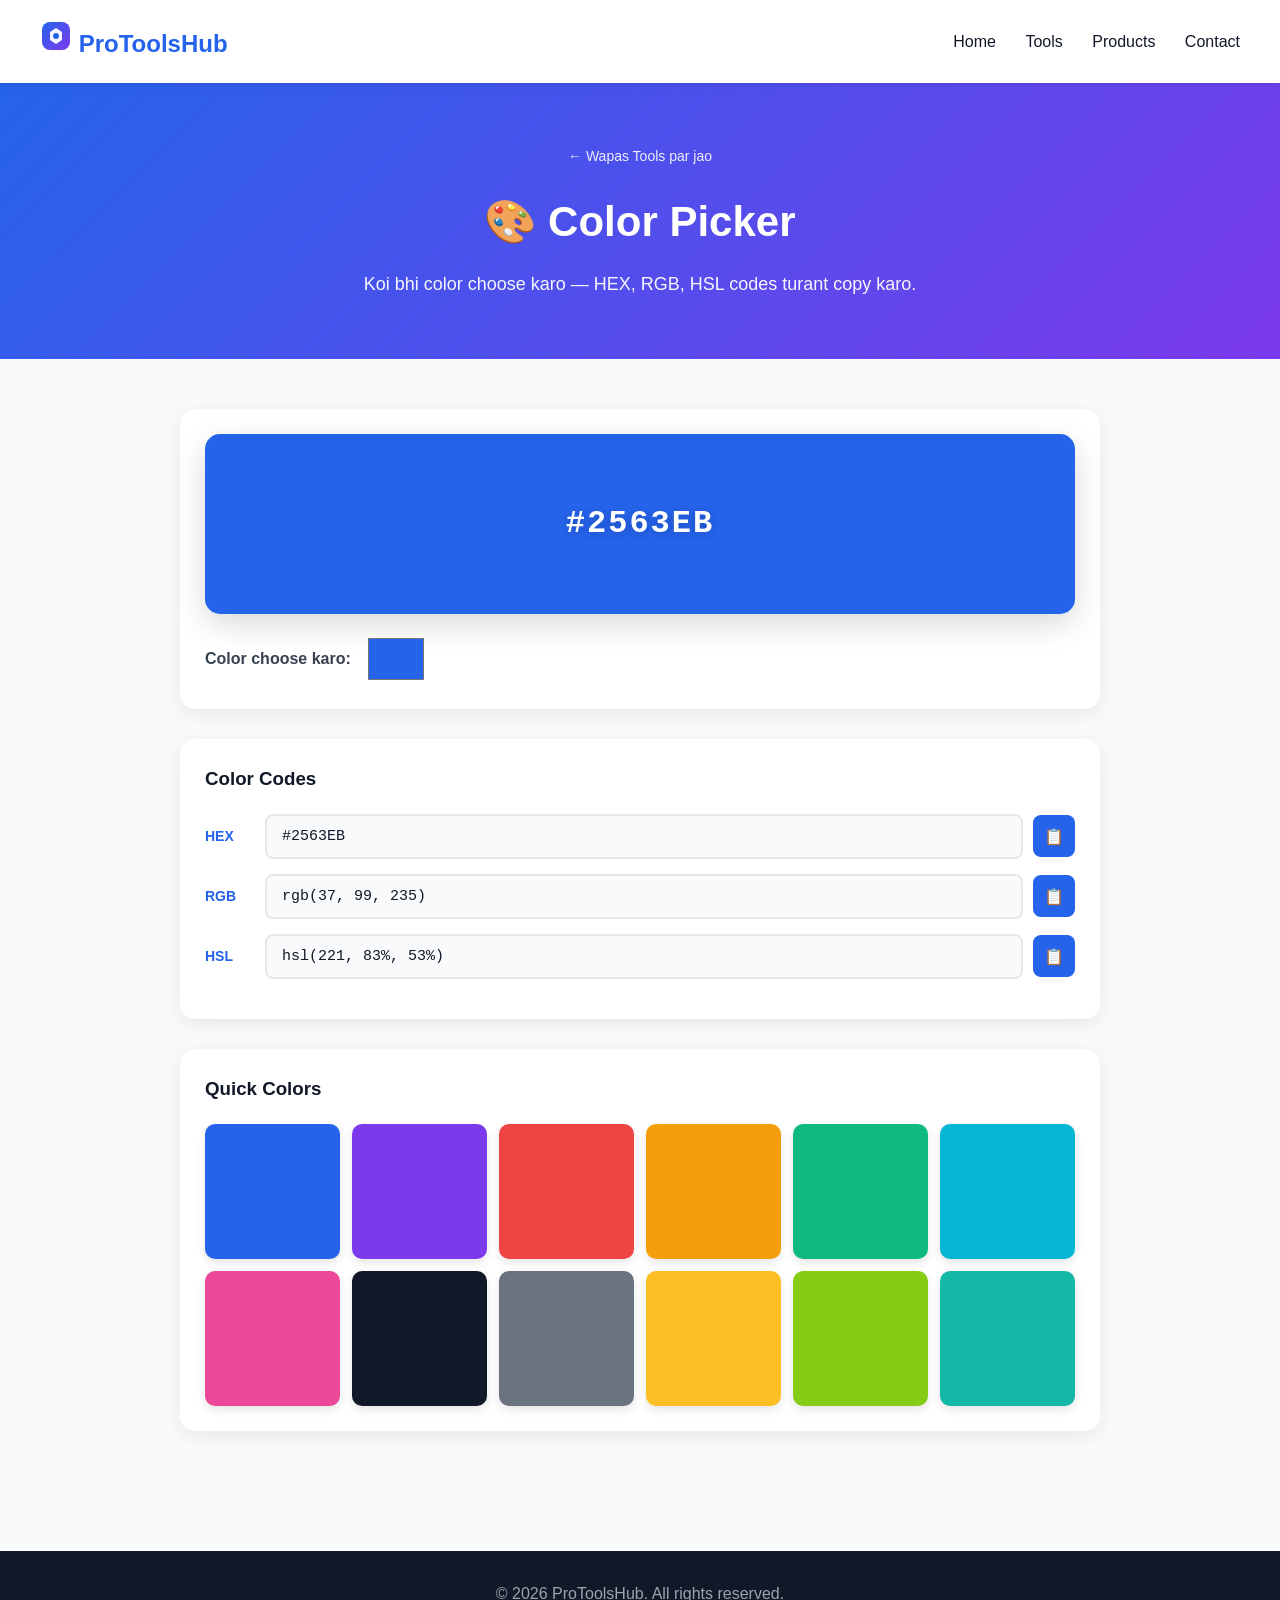
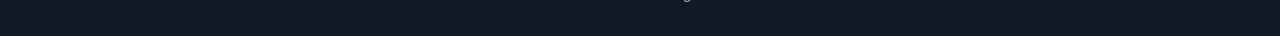
==== color-picker.html @ 524f4e48 "Add files via upload" ====
<!DOCTYPE html>
<html lang="en">
<head>
  <meta charset="UTF-8">
  <meta name="viewport" content="width=device-width, initial-scale=1.0">
  <title>Free Color Picker - ProToolsHub</title>
  <meta name="description" content="Free online color picker. Get HEX, RGB, HSL color codes instantly. Works offline.">

  <link rel="icon" type="image/svg+xml" href="data:image/svg+xml,%3Csvg xmlns='http://www.w3.org/2000/svg' viewBox='0 0 32 32'%3E%3Cdefs%3E%3ClinearGradient id='g' x1='0%25' y1='0%25' x2='100%25' y2='100%25'%3E%3Cstop offset='0%25' stop-color='%232563eb'/%3E%3Cstop offset='100%25' stop-color='%237c3aed'/%3E%3C/linearGradient%3E%3C/defs%3E%3Crect width='32' height='32' rx='8' fill='url(%23g)'/%3E%3Cpath d='M10 12 L16 8 L22 12 L22 20 L16 24 L10 20 Z' fill='white'/%3E%3Ccircle cx='16' cy='16' r='3' fill='%232563eb'/%3E%3C/svg%3E">

  <link rel="stylesheet" href="style.css">
  <link rel="stylesheet" href="tool.css">
</head>
<body>

  <!-- HEADER -->
  <header>
    <a href="index.html" class="logo" style="text-decoration: none;">
      <svg width="32" height="32" viewBox="0 0 32 32" xmlns="http://www.w3.org/2000/svg">
        <defs>
          <linearGradient id="logoGrad" x1="0%" y1="0%" x2="100%" y2="100%">
            <stop offset="0%" style="stop-color:#2563eb"/>
            <stop offset="100%" style="stop-color:#7c3aed"/>
          </linearGradient>
        </defs>
        <rect x="2" y="2" width="28" height="28" rx="8" fill="url(#logoGrad)"/>
        <path d="M10 12 L16 8 L22 12 L22 20 L16 24 L10 20 Z" fill="white" opacity="0.95"/>
        <circle cx="16" cy="16" r="3" fill="#2563eb"/>
      </svg>
      <span>ProToolsHub</span>
    </a>
    <nav>
      <a href="index.html">Home</a>
      <a href="index.html#tools">Tools</a>
      <a href="index.html#products">Products</a>
      <a href="index.html#contact">Contact</a>
    </nav>
  </header>

  <!-- TOOL HERO -->
  <section class="tool-hero">
    <a href="index.html#tools" class="back-link">← Wapas Tools par jao</a>
    <h1>🎨 Color Picker</h1>
    <p>Koi bhi color choose karo — HEX, RGB, HSL codes turant copy karo.</p>
  </section>

  <!-- TOOL MAIN -->
  <section class="tool-container">

    <!-- Color Display -->
    <div class="tool-box">
      <div class="color-preview" id="colorPreview">
        <span id="colorPreviewText">#2563EB</span>
      </div>

      <div class="color-input-row">
        <label for="colorPickerInput">Color choose karo:</label>
        <input type="color" id="colorPickerInput" value="#2563eb">
      </div>
    </div>

    <!-- Color Codes -->
    <div class="tool-box">
      <h3 style="margin-bottom:20px; color:#111827;">Color Codes</h3>

      <div class="code-row">
        <div class="code-label">HEX</div>
        <input type="text" id="hexCode" value="#2563EB" readonly>
        <button class="copy-small" data-target="hexCode">📋</button>
      </div>

      <div class="code-row">
        <div class="code-label">RGB</div>
        <input type="text" id="rgbCode" value="rgb(37, 99, 235)" readonly>
        <button class="copy-small" data-target="rgbCode">📋</button>
      </div>

      <div class="code-row">
        <div class="code-label">HSL</div>
        <input type="text" id="hslCode" value="hsl(217, 91%, 53%)" readonly>
        <button class="copy-small" data-target="hslCode">📋</button>
      </div>
    </div>

    <!-- Preset Colors -->
    <div class="tool-box">
      <h3 style="margin-bottom:20px; color:#111827;">Quick Colors</h3>
      <div class="preset-colors" id="presetColors"></div>
    </div>

  </section>

  <!-- FOOTER -->
  <footer>
    <p>© <span id="year"></span> ProToolsHub. All rights reserved.</p>
  </footer>

  <script src="script.js"></script>
  <script src="color-picker.js"></script>
</body>
</html>
---- style.css ----
/* ===== RESET ===== */
* {
  margin: 0;
  padding: 0;
  box-sizing: border-box;
}

body {
  font-family: Arial, sans-serif;
  background: #f9fafb;
  color: #111827;
  line-height: 1.6;
}

/* ===== HEADER ===== */
header {
  background: white;
  padding: 20px 40px;
  display: flex;
  justify-content: space-between;
  align-items: center;
  box-shadow: 0 2px 10px rgba(0,0,0,0.08);
  position: sticky;
  top: 0;
  z-index: 100;
}

.logo {
  font-size: 24px;
  font-weight: bold;
  color: #2563eb;
}

nav a {
  color: #111827;
  text-decoration: none;
  margin-left: 25px;
  font-weight: 500;
  transition: color 0.3s;
}

nav a:hover {
  color: #2563eb;
}

/* ===== HERO SECTION ===== */
.hero {
  padding: 80px 40px;
  background: linear-gradient(135deg, #2563eb, #7c3aed);
  color: white;
  display: flex;
  align-items: center;
  justify-content: space-between;
  gap: 50px;
}

.hero-content {
  flex: 1;
}

.hero-content h1 {
  font-size: 44px;
  margin-bottom: 20px;
  line-height: 1.2;
}

.hero-content p {
  font-size: 19px;
  margin-bottom: 30px;
  opacity: 0.95;
}

.hero-image {
  flex: 1;
}

.hero-image img {
  width: 100%;
  border-radius: 15px;
  box-shadow: 0 20px 40px rgba(0,0,0,0.25);
}

.btn {
  display: inline-block;
  background: white;
  color: #2563eb;
  padding: 15px 35px;
  border-radius: 8px;
  text-decoration: none;
  font-weight: bold;
  font-size: 16px;
  transition: all 0.3s;
}

.btn:hover {
  background: #111827;
  color: white;
  transform: translateY(-2px);
}

/* ===== SECTIONS ===== */
.section {
  padding: 70px 40px;
  max-width: 1100px;
  margin: auto;
}

.section h2 {
  font-size: 36px;
  text-align: center;
  margin-bottom: 15px;
  color: #111827;
}

.section > p {
  text-align: center;
  color: #6b7280;
  margin-bottom: 30px;
  font-size: 17px;
}

/* ===== CARDS ===== */
.cards {
  display: grid;
  grid-template-columns: repeat(3, 1fr);
  gap: 25px;
  margin-top: 40px;
}

.card {
  background: white;
  border-radius: 12px;
  box-shadow: 0 5px 15px rgba(0,0,0,0.06);
  transition: all 0.3s;
  overflow: hidden;
  border-top: 4px solid #2563eb;
}

.card:hover {
  transform: translateY(-5px);
  box-shadow: 0 10px 25px rgba(0,0,0,0.12);
}

.card img {
  width: 100%;
  height: 180px;
  object-fit: cover;
  display: block;
}

.card h3 {
  color: #2563eb;
  margin: 20px 20px 10px;
  font-size: 20px;
}

.card p {
  color: #6b7280;
  font-size: 15px;
  margin: 0 20px 20px;
}

/* ===== CONTACT ===== */
#contact a {
  color: #2563eb;
  font-weight: bold;
  text-decoration: none;
}

#contact a:hover {
  text-decoration: underline;
}

/* ===== FOOTER ===== */
footer {
  background: #111827;
  color: white;
  text-align: center;
  padding: 30px;
  margin-top: 40px;
}

footer p {
  color: #9ca3af;
}

/* ===== MOBILE RESPONSIVE ===== */
@media (max-width: 768px) {
  header {
    padding: 15px 20px;
    flex-direction: column;
    gap: 15px;
  }

  nav a {
    margin: 0 10px;
    font-size: 14px;
  }

  .hero {
    flex-direction: column;
    text-align: center;
    padding: 60px 20px;
  }

  .hero-content h1 {
    font-size: 30px;
  }

  .hero-content p {
    font-size: 16px;
  }

  .section {
    padding: 50px 20px;
  }

  .section h2 {
    font-size: 28px;
  }

  .cards {
    grid-template-columns: 1fr;
  }
}
---- tool.css ----
/* ===== TOOL PAGE STYLES ===== */

.tool-hero {
  background: linear-gradient(135deg, #2563eb 0%, #7c3aed 100%);
  color: white;
  padding: 60px 40px;
  text-align: center;
}

.back-link {
  color: rgba(255,255,255,0.9);
  text-decoration: none;
  font-size: 14px;
  display: inline-block;
  margin-bottom: 20px;
  transition: color 0.3s;
}

.back-link:hover {
  color: white;
}

.tool-hero h1 {
  font-size: 42px;
  margin-bottom: 15px;
  font-weight: 800;
}

.tool-hero p {
  font-size: 18px;
  opacity: 0.95;
  max-width: 600px;
  margin: auto;
}

.tool-container {
  max-width: 1000px;
  margin: auto;
  padding: 50px 40px;
}

.tool-box {
  background: white;
  border-radius: 15px;
  padding: 25px;
  box-shadow: 0 5px 20px rgba(0,0,0,0.08);
  margin-bottom: 30px;
}

#textInput,
#qrInput {
  width: 100%;
  min-height: 250px;
  padding: 20px;
  border: 2px solid #e5e7eb;
  border-radius: 10px;
  font-size: 16px;
  font-family: inherit;
  resize: vertical;
  outline: none;
  transition: border-color 0.3s;
}

#qrInput {
  min-height: 120px;
}

#textInput:focus,
#qrInput:focus {
  border-color: #2563eb;
}

.tool-actions {
  display: flex;
  gap: 15px;
  margin-top: 20px;
  flex-wrap: wrap;
}

.btn-danger,
.btn-secondary {
  padding: 12px 25px;
  border-radius: 8px;
  border: none;
  font-size: 15px;
  font-weight: bold;
  cursor: pointer;
  transition: all 0.3s;
}

.btn-danger {
  background: #ef4444;
  color: white;
}

.btn-danger:hover {
  background: #dc2626;
  transform: translateY(-2px);
}

.btn-secondary {
  background: #2563eb;
  color: white;
}

.btn-secondary:hover {
  background: #1d4ed8;
  transform: translateY(-2px);
}

.stats-grid {
  display: grid;
  grid-template-columns: repeat(3, 1fr);
  gap: 20px;
}

.stat-card {
  background: white;
  padding: 25px 20px;
  border-radius: 12px;
  text-align: center;
  box-shadow: 0 5px 15px rgba(0,0,0,0.06);
  border-top: 4px solid #2563eb;
  transition: transform 0.3s;
}

.stat-card:hover {
  transform: translateY(-5px);
}

.stat-number {
  font-size: 36px;
  font-weight: 800;
  background: linear-gradient(135deg, #2563eb, #7c3aed);
  -webkit-background-clip: text;
  -webkit-text-fill-color: transparent;
  background-clip: text;
  margin-bottom: 5px;
  line-height: 1;
}

.stat-label {
  color: #6b7280;
  font-size: 14px;
  font-weight: 500;
}

/* ===== QR CODE RESULT ===== */
.qr-result {
  background: white;
  border-radius: 15px;
  padding: 30px;
  box-shadow: 0 5px 20px rgba(0,0,0,0.08);
  margin-top: 30px;
  animation: fadeInUp 0.5s ease;
}

@keyframes fadeInUp {
  from {
    opacity: 0;
    transform: translateY(20px);
  }
  to {
    opacity: 1;
    transform: translateY(0);
  }
}

#qrcode canvas,
#qrcode img {
  border-radius: 8px;
}

#downloadBtn:disabled {
  opacity: 0.5;
  cursor: not-allowed;
}

#downloadBtn:disabled:hover {
  transform: none;
}

/* ===== IMAGE COMPRESSOR ===== */
.drop-zone {
  border: 3px dashed #cbd5e1;
  border-radius: 15px;
  padding: 60px 30px;
  text-align: center;
  cursor: pointer;
  transition: all 0.3s;
  background: #f8fafc;
}

.drop-zone:hover,
.drop-zone.dragover {
  border-color: #2563eb;
  background: #eff6ff;
  transform: scale(1.01);
}

.drop-icon {
  font-size: 60px;
  margin-bottom: 15px;
}

.drop-text {
  font-size: 18px;
  font-weight: 600;
  color: #111827;
  margin-bottom: 8px;
}

.drop-subtext {
  font-size: 14px;
  color: #6b7280;
}

#qualitySlider {
  accent-color: #2563eb;
  cursor: pointer;
}

.preview-grid {
  display: grid;
  grid-template-columns: 1fr 1fr;
  gap: 25px;
  margin-bottom: 25px;
}

.preview-card {
  background: white;
  border-radius: 12px;
  padding: 20px;
  box-shadow: 0 5px 20px rgba(0,0,0,0.06);
  text-align: center;
  border-top: 4px solid #2563eb;
}

.preview-card h3 {
  color: #111827;
  margin-bottom: 15px;
  font-size: 18px;
}

.preview-card img {
  width: 100%;
  max-height: 300px;
  object-fit: contain;
  border-radius: 8px;
  background: #f3f4f6;
  margin-bottom: 15px;
}

.file-size {
  font-size: 15px;
  color: #6b7280;
  font-weight: 600;
}

.highlight-size {
  color: #16a34a;
  font-size: 18px;
}

.savings-badge {
  display: none;
  background: linear-gradient(135deg, #16a34a, #15803d);
  color: white;
  padding: 12px 25px;
  border-radius: 50px;
  font-weight: bold;
  text-align: center;
  margin: 0 auto 25px;
  width: fit-content;
  animation: fadeInUp 0.5s ease;
}

/* ===== PASSWORD GENERATOR ===== */
.password-display {
  position: relative;
  display: flex;
  align-items: center;
  background: #f8fafc;
  border: 2px solid #e5e7eb;
  border-radius: 12px;
  padding: 5px 5px 5px 20px;
  margin-bottom: 20px;
}

#passwordOutput {
  flex: 1;
  border: none;
  background: transparent;
  font-size: 20px;
  font-family: 'Courier New', monospace;
  font-weight: bold;
  color: #111827;
  outline: none;
  padding: 15px 0;
  letter-spacing: 1px;
}

.copy-icon {
  background: #2563eb;
  color: white;
  border: none;
  border-radius: 8px;
  width: 45px;
  height: 45px;
  font-size: 18px;
  cursor: pointer;
  transition: all 0.3s;
}

.copy-icon:hover {
  background: #1d4ed8;
  transform: scale(1.05);
}

.strength-meter {
  height: 8px;
  background: #e5e7eb;
  border-radius: 10px;
  overflow: hidden;
  margin-bottom: 10px;
}

.strength-bar {
  height: 100%;
  width: 0;
  background: #ef4444;
  border-radius: 10px;
  transition: all 0.4s ease;
}

.strength-text {
  font-size: 14px;
  font-weight: 600;
  color: #6b7280;
  text-align: right;
  margin: 0;
}

.options-grid {
  display: grid;
  grid-template-columns: repeat(2, 1fr);
  gap: 15px;
  margin-top: 20px;
}

.checkbox-label {
  display: flex;
  align-items: center;
  gap: 10px;
  padding: 12px 15px;
  background: #f8fafc;
  border: 2px solid #e5e7eb;
  border-radius: 10px;
  cursor: pointer;
  transition: all 0.3s;
  font-size: 14px;
  font-weight: 500;
  color: #374151;
}

.checkbox-label:hover {
  border-color: #2563eb;
  background: #eff6ff;
}

.checkbox-label input[type="checkbox"] {
  accent-color: #2563eb;
  width: 18px;
  height: 18px;
  cursor: pointer;
}

#lengthSlider {
  accent-color: #2563eb;
  cursor: pointer;
}

/* ===== COLOR PICKER ===== */
.color-preview {
  background: #2563eb;
  height: 180px;
  border-radius: 15px;
  display: flex;
  align-items: center;
  justify-content: center;
  margin-bottom: 20px;
  transition: background 0.3s;
  box-shadow: 0 10px 30px rgba(0,0,0,0.15);
}

#colorPreviewText {
  font-size: 32px;
  font-weight: 800;
  color: white;
  letter-spacing: 2px;
  font-family: 'Courier New', monospace;
  text-shadow: 0 2px 10px rgba(0,0,0,0.2);
}

.color-input-row {
  display: flex;
  align-items: center;
  gap: 15px;
}

.color-input-row label {
  font-weight: 600;
  color: #374151;
}

#colorPickerInput {
  width: 60px;
  height: 50px;
  border: none;
  border-radius: 10px;
  cursor: pointer;
  background: none;
}

.code-row {
  display: flex;
  align-items: center;
  gap: 10px;
  margin-bottom: 15px;
}

.code-label {
  font-weight: 700;
  color: #2563eb;
  min-width: 50px;
  font-size: 14px;
}

.code-row input {
  flex: 1;
  padding: 12px 15px;
  border: 2px solid #e5e7eb;
  border-radius: 8px;
  font-family: 'Courier New', monospace;
  font-size: 15px;
  background: #f9fafb;
  color: #111827;
  outline: none;
}

.copy-small {
  background: #2563eb;
  color: white;
  border: none;
  border-radius: 8px;
  width: 42px;
  height: 42px;
  font-size: 16px;
  cursor: pointer;
  transition: all 0.3s;
}

.copy-small:hover {
  background: #1d4ed8;
  transform: scale(1.05);
}

.preset-colors {
  display: grid;
  grid-template-columns: repeat(6, 1fr);
  gap: 12px;
}

.preset-swatch {
  aspect-ratio: 1;
  border-radius: 10px;
  cursor: pointer;
  transition: all 0.3s;
  box-shadow: 0 4px 10px rgba(0,0,0,0.1);
}

.preset-swatch:hover {
  transform: scale(1.15);
  box-shadow: 0 8px 20px rgba(0,0,0,0.2);
}

/* ===== MOBILE RESPONSIVE (SAB EK JAGAH) ===== */
@media (max-width: 768px) {
  .tool-hero {
    padding: 40px 20px;
  }

  .tool-hero h1 {
    font-size: 28px;
  }

  .tool-hero p {
    font-size: 15px;
  }

  .tool-container {
    padding: 30px 20px;
  }

  .stats-grid {
    grid-template-columns: repeat(2, 1fr);
    gap: 15px;
  }

  .stat-number {
    font-size: 28px;
  }

  .tool-actions {
    justify-content: center;
  }

  .preview-grid {
    grid-template-columns: 1fr;
  }

  .drop-zone {
    padding: 40px 20px;
  }

  .drop-icon {
    font-size: 45px;
  }

  .drop-text {
    font-size: 16px;
  }

  .options-grid {
    grid-template-columns: 1fr;
  }

  #passwordOutput {
    font-size: 16px;
  }

  .preset-colors {
    grid-template-columns: repeat(4, 1fr);
  }

  #colorPreviewText {
    font-size: 24px;
  }

  .color-preview {
    height: 140px;
  }
}
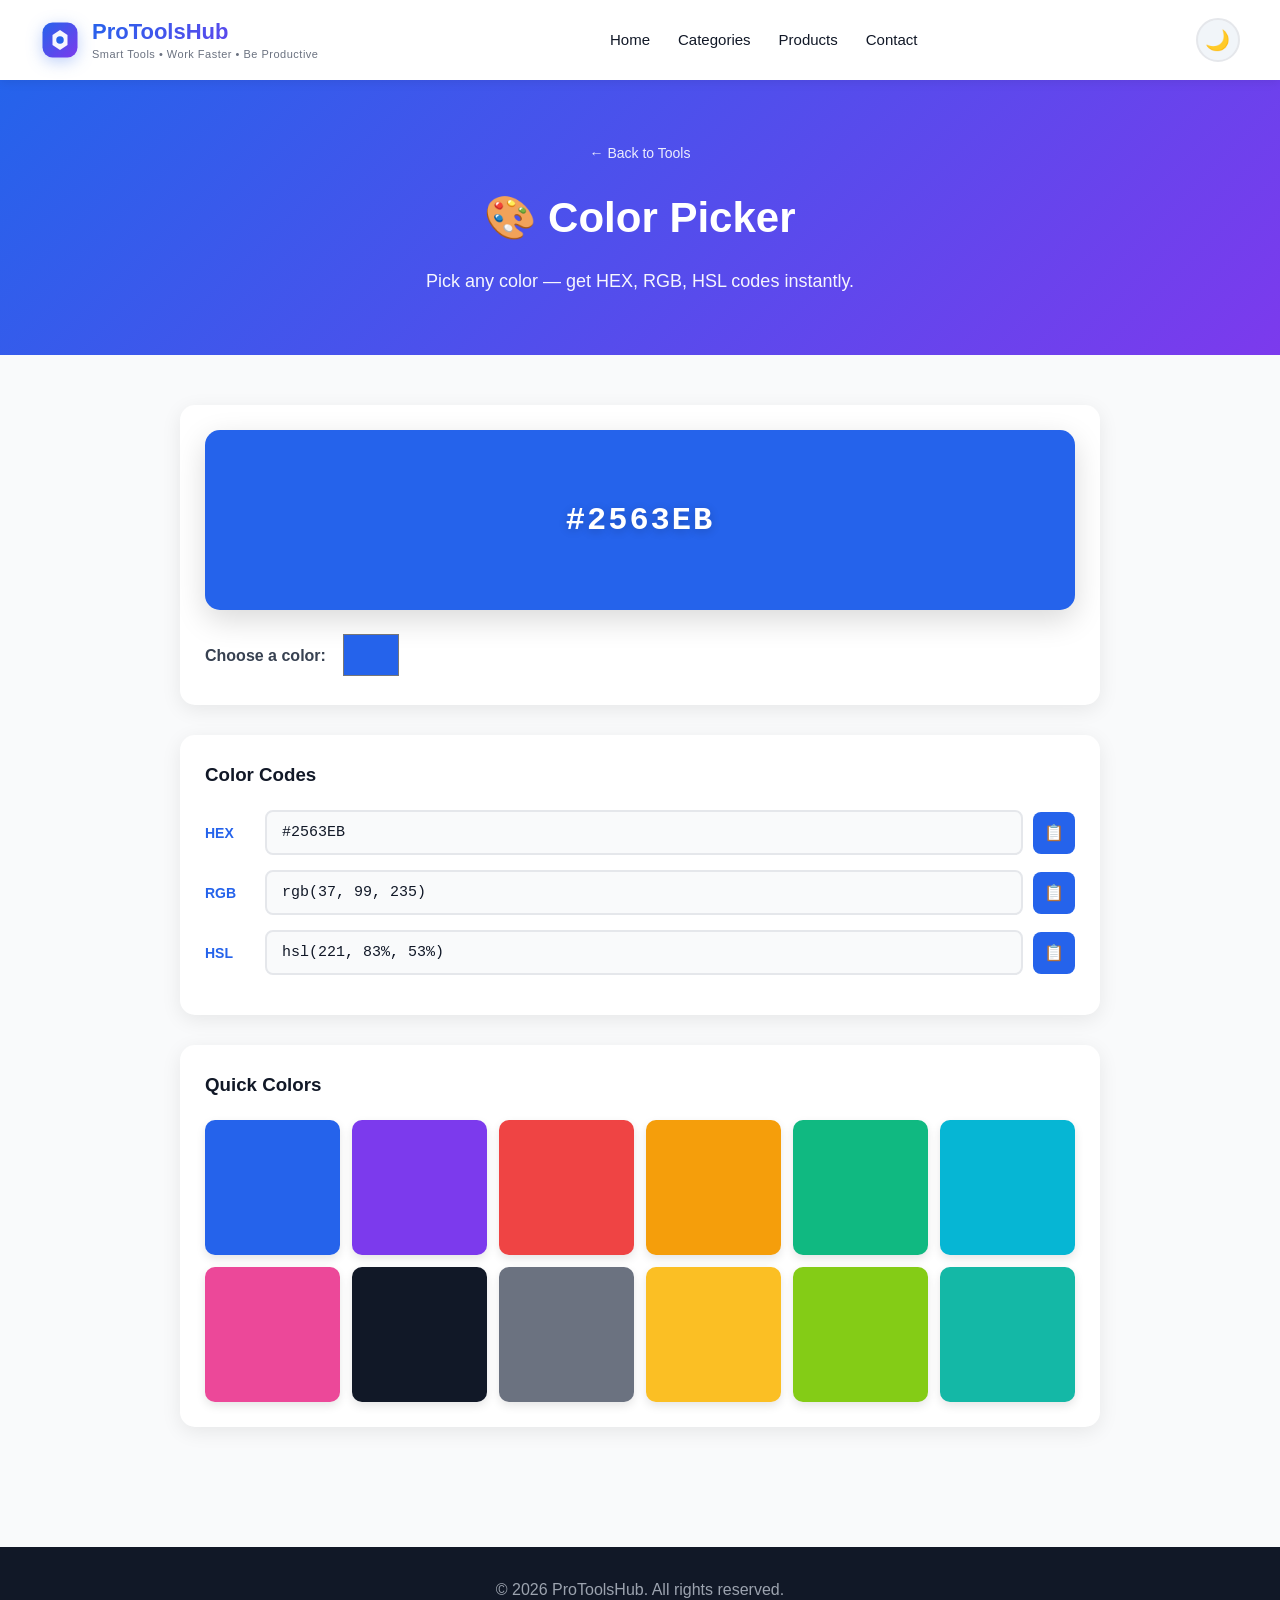
==== commit 8810933c: "Add files via upload" ====
--- a/color-picker.html
+++ b/color-picker.html
@@ -8,15 +8,15 @@
 
   <link rel="icon" type="image/svg+xml" href="data:image/svg+xml,%3Csvg xmlns='http://www.w3.org/2000/svg' viewBox='0 0 32 32'%3E%3Cdefs%3E%3ClinearGradient id='g' x1='0%25' y1='0%25' x2='100%25' y2='100%25'%3E%3Cstop offset='0%25' stop-color='%232563eb'/%3E%3Cstop offset='100%25' stop-color='%237c3aed'/%3E%3C/linearGradient%3E%3C/defs%3E%3Crect width='32' height='32' rx='8' fill='url(%23g)'/%3E%3Cpath d='M10 12 L16 8 L22 12 L22 20 L16 24 L10 20 Z' fill='white'/%3E%3Ccircle cx='16' cy='16' r='3' fill='%232563eb'/%3E%3C/svg%3E">
 
-  <link rel="stylesheet" href="style.css">
-  <link rel="stylesheet" href="tool.css">
+  <link rel="stylesheet" href="style.css?v=6">
+  <link rel="stylesheet" href="tool.css?v=6">
 </head>
 <body>
 
   <!-- HEADER -->
   <header>
     <a href="index.html" class="logo" style="text-decoration: none;">
-      <svg width="32" height="32" viewBox="0 0 32 32" xmlns="http://www.w3.org/2000/svg">
+      <svg width="40" height="40" viewBox="0 0 32 32" xmlns="http://www.w3.org/2000/svg">
         <defs>
           <linearGradient id="logoGrad" x1="0%" y1="0%" x2="100%" y2="100%">
             <stop offset="0%" style="stop-color:#2563eb"/>
@@ -27,21 +27,27 @@
         <path d="M10 12 L16 8 L22 12 L22 20 L16 24 L10 20 Z" fill="white" opacity="0.95"/>
         <circle cx="16" cy="16" r="3" fill="#2563eb"/>
       </svg>
-      <span>ProToolsHub</span>
+      <div class="logo-text">
+        <span class="logo-name">ProToolsHub</span>
+        <span class="logo-tagline">Smart Tools • Work Faster • Be Productive</span>
+      </div>
     </a>
     <nav>
       <a href="index.html">Home</a>
-      <a href="index.html#tools">Tools</a>
+      <a href="index.html#tools">Categories</a>
       <a href="index.html#products">Products</a>
       <a href="index.html#contact">Contact</a>
     </nav>
+    <button id="themeToggle" class="theme-toggle" title="Toggle Dark Mode">
+      <span id="themeIcon">🌙</span>
+    </button>
   </header>
 
   <!-- TOOL HERO -->
   <section class="tool-hero">
-    <a href="index.html#tools" class="back-link">← Wapas Tools par jao</a>
+    <a href="index.html#tools" class="back-link">← Back to Tools</a>
     <h1>🎨 Color Picker</h1>
-    <p>Koi bhi color choose karo — HEX, RGB, HSL codes turant copy karo.</p>
+    <p>Pick any color — get HEX, RGB, HSL codes instantly.</p>
   </section>
 
   <!-- TOOL MAIN -->
@@ -54,7 +60,7 @@
       </div>
 
       <div class="color-input-row">
-        <label for="colorPickerInput">Color choose karo:</label>
+        <label for="colorPickerInput">Choose a color:</label>
         <input type="color" id="colorPickerInput" value="#2563eb">
       </div>
     </div>
--- a/style.css
+++ b/style.css
@@ -6,16 +6,17 @@
 }
 
 body {
-  font-family: Arial, sans-serif;
+  font-family: 'Segoe UI', Arial, sans-serif;
   background: #f9fafb;
   color: #111827;
   line-height: 1.6;
+  transition: background 0.3s, color 0.3s;
 }
 
 /* ===== HEADER ===== */
 header {
   background: white;
-  padding: 20px 40px;
+  padding: 18px 40px;
   display: flex;
   justify-content: space-between;
   align-items: center;
@@ -23,19 +24,55 @@
   position: sticky;
   top: 0;
   z-index: 100;
+  transition: background 0.3s, box-shadow 0.3s;
+  gap: 15px;
 }
 
 .logo {
-  font-size: 24px;
+  display: flex;
+  align-items: center;
+  gap: 12px;
+  text-decoration: none;
+}
+
+.logo svg {
+  filter: drop-shadow(0 4px 8px rgba(37, 99, 235, 0.3));
+}
+
+.logo-text {
+  display: flex;
+  flex-direction: column;
+  line-height: 1.2;
+}
+
+.logo-name {
+  font-size: 22px;
   font-weight: bold;
-  color: #2563eb;
+  background: linear-gradient(135deg, #2563eb, #7c3aed);
+  -webkit-background-clip: text;
+  -webkit-text-fill-color: transparent;
+  background-clip: text;
+}
+
+.logo-tagline {
+  font-size: 11px;
+  color: #6b7280;
+  font-weight: 500;
+  letter-spacing: 0.5px;
+  margin-top: 2px;
+}
+
+nav {
+  display: flex;
+  align-items: center;
 }
 
 nav a {
   color: #111827;
   text-decoration: none;
-  margin-left: 25px;
+  margin-left: 28px;
   font-weight: 500;
+  font-size: 15px;
   transition: color 0.3s;
 }
 
@@ -43,59 +80,227 @@
   color: #2563eb;
 }
 
-/* ===== HERO SECTION ===== */
+/* ===== LANGUAGE SELECTOR ===== */
+.lang-selector {
+  display: flex;
+  gap: 4px;
+  align-items: center;
+  margin-left: 10px;
+  background: #f1f5f9;
+  padding: 4px;
+  border-radius: 50px;
+  border: 2px solid #e5e7eb;
+  flex-shrink: 0;
+}
+
+.lang-btn {
+  padding: 6px 14px;
+  background: transparent;
+  border: none;
+  border-radius: 50px;
+  font-size: 12px;
+  font-weight: 700;
+  color: #6b7280;
+  cursor: pointer;
+  transition: all 0.3s;
+  font-family: inherit;
+  line-height: 1;
+}
+
+.lang-btn:hover {
+  color: #2563eb;
+}
+
+.lang-btn.active {
+  background: linear-gradient(135deg, #2563eb, #7c3aed);
+  color: white;
+  box-shadow: 0 2px 8px rgba(37, 99, 235, 0.3);
+}
+
+/* ===== SEARCH BOX ===== */
+.search-box {
+  position: relative;
+  margin-left: auto;
+}
+
+.search-box input {
+  padding: 10px 40px 10px 15px;
+  border: 2px solid #e5e7eb;
+  border-radius: 50px;
+  font-size: 14px;
+  font-family: inherit;
+  width: 180px;
+  outline: none;
+  transition: all 0.3s;
+  background: #f8fafc;
+  color: #111827;
+}
+
+.search-box input:focus {
+  width: 240px;
+  border-color: #2563eb;
+  background: white;
+  box-shadow: 0 0 0 3px rgba(37, 99, 235, 0.1);
+}
+
+.search-box input::placeholder {
+  color: #9ca3af;
+}
+
+.search-icon {
+  position: absolute;
+  right: 15px;
+  top: 50%;
+  transform: translateY(-50%);
+  font-size: 14px;
+  pointer-events: none;
+  opacity: 0.6;
+}
+
+.no-results {
+  text-align: center;
+  padding: 60px 20px;
+  color: #6b7280;
+  font-size: 17px;
+  grid-column: 1 / -1;
+}
+
+.no-results-icon {
+  font-size: 50px;
+  display: block;
+  margin-bottom: 15px;
+  opacity: 0.5;
+}
+
+/* ===== DARK MODE TOGGLE ===== */
+.theme-toggle {
+  background: #f1f5f9;
+  border: 2px solid #e5e7eb;
+  border-radius: 50%;
+  width: 44px;
+  height: 44px;
+  font-size: 20px;
+  cursor: pointer;
+  transition: all 0.3s;
+  display: flex;
+  align-items: center;
+  justify-content: center;
+  margin-left: 15px;
+  flex-shrink: 0;
+}
+
+.theme-toggle:hover {
+  background: #2563eb;
+  border-color: #2563eb;
+  transform: rotate(20deg) scale(1.1);
+}
+
+/* ===== HERO ===== */
 .hero {
-  padding: 80px 40px;
-  background: linear-gradient(135deg, #2563eb, #7c3aed);
+  padding: 70px 40px;
+  background: linear-gradient(135deg, #2563eb 0%, #7c3aed 100%);
   color: white;
   display: flex;
   align-items: center;
   justify-content: space-between;
   gap: 50px;
+  position: relative;
+  overflow: hidden;
+}
+
+.hero::before {
+  content: "";
+  position: absolute;
+  width: 400px;
+  height: 400px;
+  background: rgba(255,255,255,0.1);
+  border-radius: 50%;
+  top: -100px;
+  right: -100px;
+}
+
+.hero::after {
+  content: "";
+  position: absolute;
+  width: 300px;
+  height: 300px;
+  background: rgba(255,255,255,0.08);
+  border-radius: 50%;
+  bottom: -150px;
+  left: -100px;
 }
 
 .hero-content {
   flex: 1;
+  position: relative;
+  z-index: 2;
+}
+
+.badge {
+  display: inline-block;
+  background: rgba(255,255,255,0.2);
+  padding: 8px 18px;
+  border-radius: 50px;
+  font-size: 14px;
+  font-weight: 500;
+  margin-bottom: 20px;
+  backdrop-filter: blur(10px);
+  border: 1px solid rgba(255,255,255,0.3);
 }
 
 .hero-content h1 {
-  font-size: 44px;
+  font-size: 46px;
   margin-bottom: 20px;
-  line-height: 1.2;
-}
-
-.hero-content p {
-  font-size: 19px;
-  margin-bottom: 30px;
+  line-height: 1.15;
+  font-weight: 800;
+}
+
+.highlight {
+  background: linear-gradient(135deg, #fbbf24, #f59e0b);
+  -webkit-background-clip: text;
+  -webkit-text-fill-color: transparent;
+  background-clip: text;
+}
+
+.hero-content > p {
+  font-size: 17px;
+  margin-bottom: 25px;
   opacity: 0.95;
+  max-width: 550px;
+}
+
+.hero-features {
+  display: flex;
+  gap: 25px;
+  flex-wrap: wrap;
+  margin-top: 25px;
+  padding-top: 25px;
+  border-top: 1px solid rgba(255,255,255,0.2);
+}
+
+.hero-features span {
+  font-size: 14px;
+  font-weight: 500;
+  opacity: 0.95;
+  white-space: nowrap;
 }
 
 .hero-image {
   flex: 1;
+  position: relative;
+  z-index: 2;
 }
 
 .hero-image img {
   width: 100%;
-  border-radius: 15px;
-  box-shadow: 0 20px 40px rgba(0,0,0,0.25);
-}
-
-.btn {
-  display: inline-block;
-  background: white;
-  color: #2563eb;
-  padding: 15px 35px;
-  border-radius: 8px;
-  text-decoration: none;
-  font-weight: bold;
-  font-size: 16px;
-  transition: all 0.3s;
-}
-
-.btn:hover {
-  background: #111827;
-  color: white;
-  transform: translateY(-2px);
+  border-radius: 20px;
+  box-shadow: 0 25px 50px rgba(0,0,0,0.3);
+  animation: float 4s ease-in-out infinite;
+}
+
+@keyframes float {
+  0%, 100% { transform: translateY(0); }
+  50% { transform: translateY(-15px); }
 }
 
 /* ===== SECTIONS ===== */
@@ -103,6 +308,7 @@
   padding: 70px 40px;
   max-width: 1100px;
   margin: auto;
+  transition: background 0.3s;
 }
 
 .section h2 {
@@ -110,19 +316,20 @@
   text-align: center;
   margin-bottom: 15px;
   color: #111827;
+  transition: color 0.3s;
 }
 
 .section > p {
   text-align: center;
   color: #6b7280;
-  margin-bottom: 30px;
+  margin-bottom: 20px;
   font-size: 17px;
 }
 
 /* ===== CARDS ===== */
 .cards {
   display: grid;
-  grid-template-columns: repeat(3, 1fr);
+  grid-template-columns: repeat(auto-fit, minmax(280px, 1fr));
   gap: 25px;
   margin-top: 40px;
 }
@@ -134,18 +341,23 @@
   transition: all 0.3s;
   overflow: hidden;
   border-top: 4px solid #2563eb;
+  display: flex;
+  flex-direction: column;
+  position: relative;
 }
 
 .card:hover {
-  transform: translateY(-5px);
-  box-shadow: 0 10px 25px rgba(0,0,0,0.12);
+  transform: translateY(-8px);
+  box-shadow: 0 15px 30px rgba(0,0,0,0.12);
 }
 
 .card img {
   width: 100%;
-  height: 180px;
+  height: 200px;
   object-fit: cover;
+  object-position: center;
   display: block;
+  background: #f8fafc;
 }
 
 .card h3 {
@@ -158,6 +370,69 @@
   color: #6b7280;
   font-size: 15px;
   margin: 0 20px 20px;
+  flex-grow: 1;
+}
+
+/* ===== PRODUCT PRICE ===== */
+.product-price {
+  display: inline-block;
+  background: linear-gradient(135deg, #10b981, #059669);
+  color: white;
+  padding: 6px 16px;
+  border-radius: 50px;
+  font-weight: 800;
+  font-size: 15px;
+  margin: 0 20px 20px;
+  width: fit-content;
+}
+
+/* ===== FAVORITE BUTTON ===== */
+.fav-btn {
+  position: absolute;
+  top: 12px;
+  right: 12px;
+  background: rgba(255, 255, 255, 0.98);
+  border: 2px solid #d1d5db;
+  border-radius: 50%;
+  width: 42px;
+  height: 42px;
+  font-size: 24px;
+  cursor: pointer;
+  transition: all 0.3s;
+  display: flex;
+  align-items: center;
+  justify-content: center;
+  z-index: 5;
+  color: #f59e0b;
+  line-height: 1;
+  padding: 0;
+  box-shadow: 0 2px 8px rgba(0,0,0,0.15);
+}
+
+.fav-btn:hover {
+  background: #fbbf24;
+  border-color: #fbbf24;
+  color: white;
+  transform: scale(1.15);
+  box-shadow: 0 4px 15px rgba(251, 191, 36, 0.5);
+}
+
+.fav-btn.active {
+  background: #fbbf24;
+  border-color: #fbbf24;
+  color: white;
+  animation: heartBeat 0.4s ease;
+  box-shadow: 0 4px 15px rgba(251, 191, 36, 0.5);
+}
+
+@keyframes heartBeat {
+  0%, 100% { transform: scale(1); }
+  50% { transform: scale(1.3); }
+}
+
+#favoritesLink.active {
+  color: #fbbf24 !important;
+  font-weight: bold;
 }
 
 /* ===== CONTACT ===== */
@@ -167,10 +442,6 @@
   text-decoration: none;
 }
 
-#contact a:hover {
-  text-decoration: underline;
-}
-
 /* ===== FOOTER ===== */
 footer {
   background: #111827;
@@ -178,48 +449,234 @@
   text-align: center;
   padding: 30px;
   margin-top: 40px;
+  transition: background 0.3s;
 }
 
 footer p {
   color: #9ca3af;
 }
 
-/* ===== MOBILE RESPONSIVE ===== */
+/* ===== TOAST NOTIFICATIONS ===== */
+.toast-container {
+  position: fixed;
+  top: 90px;
+  right: 20px;
+  z-index: 9999;
+  display: flex;
+  flex-direction: column;
+  gap: 12px;
+  pointer-events: none;
+}
+
+.toast {
+  background: white;
+  color: #111827;
+  padding: 15px 20px;
+  border-radius: 12px;
+  box-shadow: 0 10px 30px rgba(0,0,0,0.15);
+  display: flex;
+  align-items: center;
+  gap: 12px;
+  min-width: 280px;
+  max-width: 400px;
+  font-size: 15px;
+  font-weight: 500;
+  border-left: 5px solid #2563eb;
+  animation: slideIn 0.3s ease;
+  pointer-events: all;
+}
+
+.toast.success { border-left-color: #10b981; }
+.toast.error { border-left-color: #ef4444; }
+.toast.info { border-left-color: #2563eb; }
+
+.toast-icon { font-size: 20px; flex-shrink: 0; }
+.toast-message { flex: 1; }
+
+@keyframes slideIn {
+  from { opacity: 0; transform: translateX(100px); }
+  to { opacity: 1; transform: translateX(0); }
+}
+
+@keyframes slideOut {
+  from { opacity: 1; transform: translateX(0); }
+  to { opacity: 0; transform: translateX(100px); }
+}
+
+.toast.hiding {
+  animation: slideOut 0.3s ease forwards;
+}
+
+/* ===== DARK MODE ===== */
+body.dark-mode {
+  background: #0f172a;
+  color: #e2e8f0;
+}
+
+body.dark-mode header {
+  background: #1e293b;
+}
+
+body.dark-mode .logo-name {
+  background: linear-gradient(135deg, #60a5fa, #a78bfa);
+  -webkit-background-clip: text;
+  -webkit-text-fill-color: transparent;
+  background-clip: text;
+}
+
+body.dark-mode .logo-tagline { color: #94a3b8; }
+body.dark-mode nav a { color: #e2e8f0; }
+body.dark-mode nav a:hover { color: #60a5fa; }
+
+body.dark-mode .lang-selector {
+  background: #1e293b;
+  border-color: #334155;
+}
+
+body.dark-mode .lang-btn {
+  color: #94a3b8;
+}
+
+body.dark-mode .lang-btn:hover {
+  color: #60a5fa;
+}
+
+body.dark-mode .lang-btn.active {
+  background: linear-gradient(135deg, #2563eb, #7c3aed);
+  color: white;
+}
+
+body.dark-mode .search-box input {
+  background: #1e293b;
+  border-color: #334155;
+  color: #e2e8f0;
+}
+
+body.dark-mode .search-box input:focus {
+  background: #0f172a;
+  border-color: #60a5fa;
+}
+
+body.dark-mode .no-results {
+  color: #94a3b8;
+}
+
+body.dark-mode .theme-toggle {
+  background: #334155;
+  border-color: #475569;
+}
+
+body.dark-mode .theme-toggle:hover {
+  background: #60a5fa;
+  border-color: #60a5fa;
+}
+
+body.dark-mode .section { background: #0f172a; }
+body.dark-mode .section h2 { color: #f1f5f9; }
+body.dark-mode .section > p { color: #94a3b8; }
+
+body.dark-mode .card {
+  background: #1e293b;
+  border-top: 4px solid #60a5fa;
+}
+
+body.dark-mode .card h3 { color: #60a5fa; }
+body.dark-mode .card p { color: #94a3b8; }
+body.dark-mode #contact a { color: #60a5fa; }
+body.dark-mode footer { background: #020617; }
+
+body.dark-mode .toast {
+  background: #1e293b;
+  color: #e2e8f0;
+}
+
+body.dark-mode .fav-btn {
+  background: rgba(30, 41, 59, 0.98);
+  border-color: #475569;
+  color: #fbbf24;
+}
+
+body.dark-mode .fav-btn:hover,
+body.dark-mode .fav-btn.active {
+  background: #fbbf24;
+  border-color: #fbbf24;
+  color: white;
+}
+
+/* ===== MOBILE ===== */
 @media (max-width: 768px) {
   header {
     padding: 15px 20px;
     flex-direction: column;
     gap: 15px;
-  }
-
-  nav a {
-    margin: 0 10px;
-    font-size: 14px;
+    position: relative;
+  }
+
+  .logo-name { font-size: 18px; }
+  .logo-tagline { display: none; }
+
+  nav { flex-wrap: wrap; justify-content: center; }
+  nav a { margin: 0 10px; font-size: 14px; }
+
+  .lang-selector {
+    margin-left: 0;
+    margin-top: 5px;
+  }
+
+  .lang-btn {
+    padding: 6px 12px;
+    font-size: 11px;
+  }
+
+  .search-box {
+    margin-left: 0;
+    width: 100%;
+    max-width: 300px;
+  }
+
+  .search-box input {
+    width: 100%;
+  }
+
+  .search-box input:focus {
+    width: 100%;
+  }
+
+  .theme-toggle {
+    position: absolute;
+    top: 15px;
+    right: 15px;
+    margin-left: 0;
+    width: 40px;
+    height: 40px;
+    font-size: 18px;
   }
 
   .hero {
     flex-direction: column;
     text-align: center;
-    padding: 60px 20px;
-  }
-
-  .hero-content h1 {
-    font-size: 30px;
-  }
-
-  .hero-content p {
-    font-size: 16px;
-  }
-
-  .section {
     padding: 50px 20px;
   }
 
-  .section h2 {
-    font-size: 28px;
-  }
-
-  .cards {
-    grid-template-columns: 1fr;
-  }
+  .hero-content h1 { font-size: 30px; }
+  .hero-content > p { font-size: 15px; margin-left: auto; margin-right: auto; }
+
+  .hero-features { justify-content: center; gap: 15px; }
+  .hero-features span { font-size: 13px; }
+
+  .section { padding: 50px 20px; }
+  .section h2 { font-size: 28px; }
+
+  .cards { grid-template-columns: 1fr; }
+
+  .fav-btn {
+    width: 38px;
+    height: 38px;
+    font-size: 20px;
+    top: 10px;
+    right: 10px;
+  }
+
+  .toast-container { top: 80px; right: 10px; left: 10px; }
+  .toast { min-width: auto; max-width: 100%; }
 }
--- a/tool.css
+++ b/tool.css
@@ -16,9 +16,7 @@
   transition: color 0.3s;
 }
 
-.back-link:hover {
-  color: white;
-}
+.back-link:hover { color: white; }
 
 .tool-hero h1 {
   font-size: 42px;
@@ -45,6 +43,7 @@
   padding: 25px;
   box-shadow: 0 5px 20px rgba(0,0,0,0.08);
   margin-bottom: 30px;
+  transition: background 0.3s;
 }
 
 #textInput,
@@ -58,17 +57,15 @@
   font-family: inherit;
   resize: vertical;
   outline: none;
-  transition: border-color 0.3s;
-}
-
-#qrInput {
-  min-height: 120px;
-}
+  transition: border-color 0.3s, background 0.3s, color 0.3s;
+  background: white;
+  color: #111827;
+}
+
+#qrInput { min-height: 120px; }
 
 #textInput:focus,
-#qrInput:focus {
-  border-color: #2563eb;
-}
+#qrInput:focus { border-color: #2563eb; }
 
 .tool-actions {
   display: flex;
@@ -88,25 +85,11 @@
   transition: all 0.3s;
 }
 
-.btn-danger {
-  background: #ef4444;
-  color: white;
-}
-
-.btn-danger:hover {
-  background: #dc2626;
-  transform: translateY(-2px);
-}
-
-.btn-secondary {
-  background: #2563eb;
-  color: white;
-}
-
-.btn-secondary:hover {
-  background: #1d4ed8;
-  transform: translateY(-2px);
-}
+.btn-danger { background: #ef4444; color: white; }
+.btn-danger:hover { background: #dc2626; transform: translateY(-2px); }
+
+.btn-secondary { background: #2563eb; color: white; }
+.btn-secondary:hover { background: #1d4ed8; transform: translateY(-2px); }
 
 .stats-grid {
   display: grid;
@@ -121,12 +104,10 @@
   text-align: center;
   box-shadow: 0 5px 15px rgba(0,0,0,0.06);
   border-top: 4px solid #2563eb;
-  transition: transform 0.3s;
-}
-
-.stat-card:hover {
-  transform: translateY(-5px);
-}
+  transition: transform 0.3s, background 0.3s;
+}
+
+.stat-card:hover { transform: translateY(-5px); }
 
 .stat-number {
   font-size: 36px;
@@ -156,29 +137,14 @@
 }
 
 @keyframes fadeInUp {
-  from {
-    opacity: 0;
-    transform: translateY(20px);
-  }
-  to {
-    opacity: 1;
-    transform: translateY(0);
-  }
-}
-
-#qrcode canvas,
-#qrcode img {
-  border-radius: 8px;
-}
-
-#downloadBtn:disabled {
-  opacity: 0.5;
-  cursor: not-allowed;
-}
-
-#downloadBtn:disabled:hover {
-  transform: none;
-}
+  from { opacity: 0; transform: translateY(20px); }
+  to { opacity: 1; transform: translateY(0); }
+}
+
+#qrcode canvas, #qrcode img { border-radius: 8px; }
+
+#downloadBtn:disabled { opacity: 0.5; cursor: not-allowed; }
+#downloadBtn:disabled:hover { transform: none; }
 
 /* ===== IMAGE COMPRESSOR ===== */
 .drop-zone {
@@ -198,10 +164,7 @@
   transform: scale(1.01);
 }
 
-.drop-icon {
-  font-size: 60px;
-  margin-bottom: 15px;
-}
+.drop-icon { font-size: 60px; margin-bottom: 15px; }
 
 .drop-text {
   font-size: 18px;
@@ -210,15 +173,9 @@
   margin-bottom: 8px;
 }
 
-.drop-subtext {
-  font-size: 14px;
-  color: #6b7280;
-}
-
-#qualitySlider {
-  accent-color: #2563eb;
-  cursor: pointer;
-}
+.drop-subtext { font-size: 14px; color: #6b7280; }
+
+#qualitySlider { accent-color: #2563eb; cursor: pointer; }
 
 .preview-grid {
   display: grid;
@@ -251,16 +208,8 @@
   margin-bottom: 15px;
 }
 
-.file-size {
-  font-size: 15px;
-  color: #6b7280;
-  font-weight: 600;
-}
-
-.highlight-size {
-  color: #16a34a;
-  font-size: 18px;
-}
+.file-size { font-size: 15px; color: #6b7280; font-weight: 600; }
+.highlight-size { color: #16a34a; font-size: 18px; }
 
 .savings-badge {
   display: none;
@@ -277,7 +226,6 @@
 
 /* ===== PASSWORD GENERATOR ===== */
 .password-display {
-  position: relative;
   display: flex;
   align-items: center;
   background: #f8fafc;
@@ -312,10 +260,7 @@
   transition: all 0.3s;
 }
 
-.copy-icon:hover {
-  background: #1d4ed8;
-  transform: scale(1.05);
-}
+.copy-icon:hover { background: #1d4ed8; transform: scale(1.05); }
 
 .strength-meter {
   height: 8px;
@@ -363,10 +308,7 @@
   color: #374151;
 }
 
-.checkbox-label:hover {
-  border-color: #2563eb;
-  background: #eff6ff;
-}
+.checkbox-label:hover { border-color: #2563eb; background: #eff6ff; }
 
 .checkbox-label input[type="checkbox"] {
   accent-color: #2563eb;
@@ -375,10 +317,7 @@
   cursor: pointer;
 }
 
-#lengthSlider {
-  accent-color: #2563eb;
-  cursor: pointer;
-}
+#lengthSlider { accent-color: #2563eb; cursor: pointer; }
 
 /* ===== COLOR PICKER ===== */
 .color-preview {
@@ -402,16 +341,8 @@
   text-shadow: 0 2px 10px rgba(0,0,0,0.2);
 }
 
-.color-input-row {
-  display: flex;
-  align-items: center;
-  gap: 15px;
-}
-
-.color-input-row label {
-  font-weight: 600;
-  color: #374151;
-}
+.color-input-row { display: flex; align-items: center; gap: 15px; }
+.color-input-row label { font-weight: 600; color: #374151; }
 
 #colorPickerInput {
   width: 60px;
@@ -422,12 +353,7 @@
   background: none;
 }
 
-.code-row {
-  display: flex;
-  align-items: center;
-  gap: 10px;
-  margin-bottom: 15px;
-}
+.code-row { display: flex; align-items: center; gap: 10px; margin-bottom: 15px; }
 
 .code-label {
   font-weight: 700;
@@ -460,10 +386,7 @@
   transition: all 0.3s;
 }
 
-.copy-small:hover {
-  background: #1d4ed8;
-  transform: scale(1.05);
-}
+.copy-small:hover { background: #1d4ed8; transform: scale(1.05); }
 
 .preset-colors {
   display: grid;
@@ -479,75 +402,1633 @@
   box-shadow: 0 4px 10px rgba(0,0,0,0.1);
 }
 
-.preset-swatch:hover {
-  transform: scale(1.15);
-  box-shadow: 0 8px 20px rgba(0,0,0,0.2);
-}
-
-/* ===== MOBILE RESPONSIVE (SAB EK JAGAH) ===== */
-@media (max-width: 768px) {
-  .tool-hero {
-    padding: 40px 20px;
+.preset-swatch:hover { transform: scale(1.15); box-shadow: 0 8px 20px rgba(0,0,0,0.2); }
+
+/* ===== TEXT CASE CONVERTER ===== */
+.case-buttons {
+  display: grid;
+  grid-template-columns: repeat(3, 1fr);
+  gap: 12px;
+  margin-top: 20px;
+}
+
+.case-btn {
+  padding: 12px 15px;
+  background: #f8fafc;
+  border: 2px solid #e5e7eb;
+  border-radius: 10px;
+  font-size: 14px;
+  font-weight: 600;
+  color: #374151;
+  cursor: pointer;
+  transition: all 0.3s;
+  font-family: 'Courier New', monospace;
+}
+
+.case-btn:hover {
+  border-color: #2563eb;
+  background: #eff6ff;
+  color: #2563eb;
+  transform: translateY(-2px);
+}
+
+/* ===== AGE CALCULATOR ===== */
+.age-tabs {
+  display: flex;
+  gap: 10px;
+  margin-bottom: 25px;
+  flex-wrap: wrap;
+  justify-content: center;
+}
+
+.age-tab {
+  padding: 12px 22px;
+  background: #f1f5f9;
+  border: 2px solid #e5e7eb;
+  border-radius: 50px;
+  font-size: 14px;
+  font-weight: 600;
+  color: #374151;
+  cursor: pointer;
+  transition: all 0.3s;
+  font-family: inherit;
+}
+
+.age-tab:hover { border-color: #2563eb; color: #2563eb; }
+
+.age-tab.active {
+  background: linear-gradient(135deg, #2563eb, #7c3aed);
+  border-color: transparent;
+  color: white;
+  box-shadow: 0 5px 15px rgba(37, 99, 235, 0.3);
+}
+
+.age-tab-content { display: none; }
+
+.age-tab-content.active {
+  display: block;
+  animation: fadeInUp 0.4s ease;
+}
+
+.age-inputs {
+  display: grid;
+  grid-template-columns: 1fr 1fr;
+  gap: 20px;
+  margin-bottom: 25px;
+}
+
+.input-group { display: flex; flex-direction: column; }
+
+.input-group label {
+  font-weight: 600;
+  color: #374151;
+  margin-bottom: 8px;
+  font-size: 15px;
+}
+
+.input-group input[type="date"] {
+  padding: 12px 15px;
+  border: 2px solid #e5e7eb;
+  border-radius: 10px;
+  font-size: 15px;
+  font-family: inherit;
+  outline: none;
+  transition: border-color 0.3s, background 0.3s;
+  background: white;
+  color: #111827;
+  cursor: pointer;
+}
+
+.input-group input[type="date"]:focus {
+  border-color: #2563eb;
+  box-shadow: 0 0 0 3px rgba(37, 99, 235, 0.1);
+}
+
+.input-hint {
+  font-size: 12px;
+  color: #6b7280;
+  margin-top: 5px;
+}
+
+.age-main-result {
+  background: linear-gradient(135deg, #2563eb, #7c3aed);
+  color: white;
+  padding: 30px;
+  border-radius: 15px;
+  text-align: center;
+  margin-bottom: 25px;
+  box-shadow: 0 10px 30px rgba(37, 99, 235, 0.3);
+  animation: fadeInUp 0.5s ease;
+}
+
+.age-label {
+  font-size: 14px;
+  opacity: 0.9;
+  margin-bottom: 10px;
+  text-transform: uppercase;
+  letter-spacing: 2px;
+}
+
+.age-big {
+  font-size: 32px;
+  font-weight: 800;
+  line-height: 1.3;
+  margin-bottom: 8px;
+}
+
+.age-sub { font-size: 14px; opacity: 0.85; }
+
+.age-stats-grid {
+  display: grid;
+  grid-template-columns: repeat(3, 1fr);
+  gap: 15px;
+  margin-bottom: 25px;
+}
+
+.age-stat {
+  background: white;
+  padding: 20px 15px;
+  border-radius: 12px;
+  text-align: center;
+  box-shadow: 0 5px 15px rgba(0,0,0,0.06);
+  border-top: 4px solid #2563eb;
+  transition: transform 0.3s;
+}
+
+.age-stat:hover { transform: translateY(-5px); }
+
+.age-stat-value {
+  font-size: 20px;
+  font-weight: 800;
+  background: linear-gradient(135deg, #2563eb, #7c3aed);
+  -webkit-background-clip: text;
+  -webkit-text-fill-color: transparent;
+  background-clip: text;
+  margin-bottom: 5px;
+  line-height: 1.2;
+  word-break: break-all;
+}
+
+.age-stat-label {
+  color: #6b7280;
+  font-size: 11px;
+  font-weight: 700;
+  text-transform: uppercase;
+  letter-spacing: 0.5px;
+}
+
+.age-info-grid {
+  display: grid;
+  grid-template-columns: repeat(4, 1fr);
+  gap: 15px;
+}
+
+.age-info-card {
+  background: white;
+  padding: 20px 15px;
+  border-radius: 12px;
+  text-align: center;
+  box-shadow: 0 5px 15px rgba(0,0,0,0.06);
+  transition: transform 0.3s;
+}
+
+.age-info-card:hover { transform: translateY(-5px); }
+
+.age-info-icon { font-size: 26px; margin-bottom: 8px; }
+
+.age-info-title {
+  color: #6b7280;
+  font-size: 11px;
+  font-weight: 700;
+  text-transform: uppercase;
+  letter-spacing: 0.5px;
+  margin-bottom: 6px;
+}
+
+.age-info-value { color: #111827; font-size: 15px; font-weight: 700; }
+
+/* Profiles */
+.profile-card {
+  background: white;
+  border-radius: 12px;
+  padding: 20px;
+  margin-bottom: 15px;
+  box-shadow: 0 5px 15px rgba(0,0,0,0.06);
+  border-left: 4px solid #2563eb;
+  display: flex;
+  justify-content: space-between;
+  align-items: center;
+  transition: transform 0.3s;
+}
+
+.profile-card:hover { transform: translateX(5px); }
+
+.profile-info { flex: 1; }
+
+.profile-name {
+  font-size: 17px;
+  font-weight: 700;
+  color: #111827;
+  margin-bottom: 5px;
+}
+
+.profile-dob {
+  font-size: 13px;
+  color: #6b7280;
+  margin-bottom: 5px;
+}
+
+.profile-age {
+  font-size: 14px;
+  font-weight: 600;
+  color: #2563eb;
+}
+
+.profile-delete {
+  background: #fee2e2;
+  color: #ef4444;
+  border: none;
+  border-radius: 8px;
+  width: 40px;
+  height: 40px;
+  font-size: 18px;
+  cursor: pointer;
+  transition: all 0.3s;
+}
+
+.profile-delete:hover {
+  background: #ef4444;
+  color: white;
+  transform: scale(1.1);
+}
+
+/* ===== BMI CALCULATOR ===== */
+.unit-toggle {
+  display: flex;
+  gap: 10px;
+  justify-content: center;
+  margin-bottom: 25px;
+}
+
+.unit-btn {
+  padding: 12px 24px;
+  background: #f1f5f9;
+  border: 2px solid #e5e7eb;
+  border-radius: 50px;
+  font-size: 14px;
+  font-weight: 600;
+  color: #374151;
+  cursor: pointer;
+  transition: all 0.3s;
+  font-family: inherit;
+}
+
+.unit-btn:hover { border-color: #2563eb; color: #2563eb; }
+
+.unit-btn.active {
+  background: linear-gradient(135deg, #2563eb, #7c3aed);
+  border-color: transparent;
+  color: white;
+  box-shadow: 0 5px 15px rgba(37, 99, 235, 0.3);
+}
+
+.bmi-inputs-grid {
+  display: grid;
+  grid-template-columns: 1fr 1fr;
+  gap: 20px;
+  margin-bottom: 25px;
+}
+
+.input-group select,
+.input-group input[type="number"] {
+  padding: 12px 15px;
+  border: 2px solid #e5e7eb;
+  border-radius: 10px;
+  font-size: 15px;
+  font-family: inherit;
+  outline: none;
+  background: white;
+  color: #111827;
+  transition: border-color 0.3s;
+}
+
+.input-group select:focus,
+.input-group input[type="number"]:focus {
+  border-color: #2563eb;
+  box-shadow: 0 0 0 3px rgba(37, 99, 235, 0.1);
+}
+
+.input-group small { font-size: 11px; color: #9ca3af; font-weight: normal; }
+
+.ft-in-row { display: flex; gap: 8px; align-items: center; }
+.ft-in-row input { flex: 1; }
+.ft-in-row span { font-size: 13px; color: #6b7280; font-weight: 600; }
+
+.bmi-main-result {
+  background: linear-gradient(135deg, #10b981, #059669);
+  color: white;
+  padding: 35px;
+  border-radius: 15px;
+  text-align: center;
+  margin-bottom: 25px;
+  box-shadow: 0 10px 30px rgba(16, 185, 129, 0.3);
+  transition: all 0.4s;
+  animation: fadeInUp 0.5s ease;
+}
+
+.bmi-value { font-size: 60px; font-weight: 900; line-height: 1; margin: 10px 0; }
+
+.bmi-category {
+  display: inline-block;
+  padding: 8px 22px;
+  background: rgba(255,255,255,0.25);
+  border-radius: 50px;
+  font-size: 16px;
+  font-weight: 700;
+  letter-spacing: 1px;
+  margin: 10px 0;
+}
+
+.bmi-sub { font-size: 13px; opacity: 0.9; margin-top: 10px; }
+
+.bmi-gauge-wrap {
+  background: white;
+  padding: 25px;
+  border-radius: 15px;
+  box-shadow: 0 5px 15px rgba(0,0,0,0.06);
+  margin-bottom: 25px;
+}
+
+.bmi-gauge-bar {
+  position: relative;
+  display: flex;
+  height: 20px;
+  border-radius: 10px;
+  overflow: visible;
+  margin-bottom: 30px;
+}
+
+.bmi-gauge-segment { height: 100%; }
+.seg1 { width: 25%; background: #3b82f6; border-radius: 10px 0 0 10px; }
+.seg2 { width: 25%; background: #10b981; }
+.seg3 { width: 25%; background: #f59e0b; }
+.seg4 { width: 25%; background: #ef4444; border-radius: 0 10px 10px 0; }
+
+.bmi-gauge-pointer {
+  position: absolute;
+  top: -20px;
+  font-size: 20px;
+  color: #111827;
+  transform: translateX(-50%);
+  transition: left 0.5s ease;
+  font-weight: bold;
+}
+
+.bmi-gauge-labels {
+  display: flex;
+  justify-content: space-between;
+  font-size: 11px;
+  color: #6b7280;
+  text-align: center;
+  line-height: 1.4;
+}
+
+.bmi-gauge-labels span { flex: 1; font-weight: 600; }
+
+.calorie-card.calorie-lose { border-top-color: #ef4444; }
+.calorie-card.calorie-maintain { border-top-color: #10b981; }
+.calorie-card.calorie-gain { border-top-color: #2563eb; }
+
+.bmi-tip-box {
+  background: linear-gradient(135deg, #eff6ff, #f0fdf4);
+  border-left: 5px solid #2563eb;
+  padding: 18px 22px;
+  border-radius: 10px;
+  margin-top: 20px;
+  color: #1e40af;
+  font-size: 14px;
+}
+
+.bmi-tip-box p { margin: 0; }
+
+.medical-disclaimer {
+  background: #fef3c7;
+  border: 2px solid #fbbf24;
+  border-radius: 10px;
+  padding: 15px 20px;
+  margin-top: 25px;
+  font-size: 13px;
+  color: #78350f;
+  line-height: 1.6;
+}
+
+/* ===== EMI CALCULATOR ===== */
+.emi-main-result {
+  background: linear-gradient(135deg, #2563eb, #7c3aed);
+  color: white;
+  padding: 35px;
+  border-radius: 15px;
+  text-align: center;
+  margin-bottom: 25px;
+  box-shadow: 0 10px 30px rgba(37, 99, 235, 0.3);
+  animation: fadeInUp 0.5s ease;
+}
+
+.emi-value {
+  font-size: 44px;
+  font-weight: 900;
+  line-height: 1.1;
+  margin: 10px 0;
+}
+
+.emi-sub {
+  font-size: 14px;
+  opacity: 0.9;
+  margin-top: 8px;
+}
+
+.schedule-wrap {
+  max-height: 500px;
+  overflow: auto;
+  border-radius: 10px;
+  border: 1px solid #e5e7eb;
+}
+
+.schedule-table {
+  width: 100%;
+  border-collapse: collapse;
+  font-size: 13px;
+}
+
+.schedule-table thead {
+  position: sticky;
+  top: 0;
+  background: #2563eb;
+  color: white;
+  z-index: 2;
+}
+
+.schedule-table th {
+  padding: 12px 10px;
+  text-align: left;
+  font-weight: 700;
+  font-size: 12px;
+  text-transform: uppercase;
+  letter-spacing: 0.5px;
+}
+
+.schedule-table td {
+  padding: 10px;
+  border-bottom: 1px solid #f1f5f9;
+  color: #374151;
+}
+
+.schedule-table tbody tr:hover { background: #f8fafc; }
+.schedule-table tbody tr:nth-child(even) { background: #fafafa; }
+
+.compare-grid {
+  display: grid;
+  grid-template-columns: 1fr 1fr;
+  gap: 20px;
+  margin-bottom: 20px;
+}
+
+.compare-card {
+  background: white;
+  border-radius: 12px;
+  padding: 20px;
+  box-shadow: 0 5px 15px rgba(0,0,0,0.06);
+  border-top: 4px solid #2563eb;
+}
+
+.compare-card h4 {
+  color: #2563eb;
+  font-size: 18px;
+  margin-bottom: 15px;
+  padding-bottom: 10px;
+  border-bottom: 2px solid #f1f5f9;
+}
+
+.compare-row {
+  display: flex;
+  justify-content: space-between;
+  align-items: center;
+  padding: 8px 0;
+  font-size: 14px;
+  border-bottom: 1px dashed #f1f5f9;
+}
+
+.compare-row:last-child { border-bottom: none; }
+.compare-row span { color: #6b7280; }
+.compare-row strong { color: #111827; font-weight: 700; }
+
+/* ===== PERCENTAGE CALCULATOR ===== */
+.mode-selector {
+  display: flex;
+  gap: 8px;
+  flex-wrap: wrap;
+  justify-content: center;
+  margin-bottom: 25px;
+}
+
+.mode-btn {
+  padding: 10px 18px;
+  background: #f1f5f9;
+  border: 2px solid #e5e7eb;
+  border-radius: 50px;
+  font-size: 13px;
+  font-weight: 600;
+  color: #374151;
+  cursor: pointer;
+  transition: all 0.3s;
+  font-family: inherit;
+}
+
+.mode-btn:hover { border-color: #2563eb; color: #2563eb; }
+
+.mode-btn.active {
+  background: linear-gradient(135deg, #2563eb, #7c3aed);
+  border-color: transparent;
+  color: white;
+  box-shadow: 0 5px 15px rgba(37, 99, 235, 0.3);
+}
+
+.mode-panel { display: none; }
+.mode-panel.active { display: block; animation: fadeInUp 0.4s ease; }
+
+.tool-box-tabs {
+  display: flex;
+  gap: 8px;
+  margin-bottom: 20px;
+  flex-wrap: wrap;
+  justify-content: center;
+}
+
+.sub-tab {
+  padding: 8px 16px;
+  background: #f8fafc;
+  border: 2px solid #e5e7eb;
+  border-radius: 8px;
+  font-size: 13px;
+  font-weight: 600;
+  color: #6b7280;
+  cursor: pointer;
+  transition: all 0.3s;
+  font-family: inherit;
+}
+
+.sub-tab:hover { border-color: #2563eb; color: #2563eb; }
+
+.sub-tab.active {
+  background: #2563eb;
+  border-color: #2563eb;
+  color: white;
+}
+
+.basic-inputs {
+  display: grid;
+  grid-template-columns: 1fr 1fr;
+  gap: 20px;
+  margin-bottom: 20px;
+}
+
+.pct-result-box {
+  background: white;
+  border-radius: 15px;
+  padding: 25px;
+  box-shadow: 0 5px 20px rgba(0,0,0,0.08);
+  margin-bottom: 25px;
+  animation: fadeInUp 0.5s ease;
+}
+
+.pct-main-result {
+  background: linear-gradient(135deg, #2563eb, #7c3aed);
+  color: white;
+  padding: 30px;
+  border-radius: 15px;
+  text-align: center;
+  margin-bottom: 20px;
+  box-shadow: 0 10px 30px rgba(37, 99, 235, 0.3);
+}
+
+.pct-value {
+  font-size: 48px;
+  font-weight: 900;
+  line-height: 1.1;
+  margin: 10px 0;
+  word-break: break-all;
+}
+
+.pct-sub {
+  font-size: 14px;
+  opacity: 0.95;
+}
+
+.pct-steps {
+  background: #f8fafc;
+  border-left: 4px solid #2563eb;
+  border-radius: 8px;
+  padding: 15px 20px;
+  font-size: 14px;
+  color: #374151;
+}
+
+.pct-steps strong { color: #2563eb; display: block; margin-bottom: 8px; }
+
+.formula-text {
+  font-family: 'Courier New', monospace;
+  background: #eff6ff;
+  padding: 10px 15px;
+  border-radius: 6px;
+  color: #1e40af;
+  font-size: 14px;
+  word-break: break-all;
+  line-height: 1.6;
+}
+
+/* ===== UNIT CONVERTER ===== */
+.unit-categories {
+  display: flex;
+  gap: 8px;
+  flex-wrap: wrap;
+  justify-content: center;
+  margin-bottom: 25px;
+}
+
+.unit-cat-btn {
+  padding: 10px 18px;
+  background: #f1f5f9;
+  border: 2px solid #e5e7eb;
+  border-radius: 50px;
+  font-size: 13px;
+  font-weight: 600;
+  color: #374151;
+  cursor: pointer;
+  transition: all 0.3s;
+  font-family: inherit;
+  display: flex;
+  align-items: center;
+  gap: 5px;
+}
+
+.unit-cat-btn:hover {
+  border-color: #2563eb;
+  color: #2563eb;
+  transform: translateY(-2px);
+}
+
+.unit-cat-btn.active {
+  background: linear-gradient(135deg, #2563eb, #7c3aed);
+  border-color: transparent;
+  color: white;
+  box-shadow: 0 5px 15px rgba(37, 99, 235, 0.3);
+}
+
+.converter-row {
+  display: grid;
+  grid-template-columns: 1fr auto 1fr;
+  gap: 15px;
+  align-items: end;
+  margin-bottom: 20px;
+}
+
+.swap-btn {
+  background: linear-gradient(135deg, #2563eb, #7c3aed);
+  color: white;
+  border: none;
+  border-radius: 50%;
+  width: 50px;
+  height: 50px;
+  font-size: 22px;
+  font-weight: bold;
+  cursor: pointer;
+  transition: all 0.3s;
+  box-shadow: 0 5px 15px rgba(37, 99, 235, 0.3);
+  flex-shrink: 0;
+}
+
+.swap-btn:hover {
+  transform: rotate(180deg) scale(1.1);
+}
+
+.converter-row .input-group input {
+  font-size: 20px;
+  font-weight: 700;
+  padding: 14px 16px;
+}
+
+.converter-row .input-group select {
+  margin-top: 8px;
+}
+
+.converter-result {
+  background: linear-gradient(135deg, #2563eb, #7c3aed);
+  color: white;
+  padding: 20px;
+  border-radius: 12px;
+  text-align: center;
+  font-size: 18px;
+  font-weight: 700;
+  margin-bottom: 20px;
+  box-shadow: 0 10px 30px rgba(37, 99, 235, 0.3);
+  animation: fadeInUp 0.4s ease;
+  word-break: break-all;
+}
+
+.quick-ref {
+  display: grid;
+  grid-template-columns: repeat(2, 1fr);
+  gap: 12px;
+}
+
+.quick-ref-item {
+  background: #f8fafc;
+  border-left: 4px solid #2563eb;
+  padding: 12px 18px;
+  border-radius: 8px;
+  color: #374151;
+  font-size: 14px;
+  font-weight: 600;
+  font-family: 'Courier New', monospace;
+  transition: all 0.3s;
+}
+
+.quick-ref-item:hover {
+  background: #eff6ff;
+  transform: translateX(5px);
+}
+
+/* ===== STOPWATCH & TIMER ===== */
+.sw-tabs {
+  display: flex;
+  gap: 10px;
+  justify-content: center;
+  margin-bottom: 25px;
+  flex-wrap: wrap;
+}
+
+.sw-tab {
+  padding: 12px 24px;
+  background: #f1f5f9;
+  border: 2px solid #e5e7eb;
+  border-radius: 50px;
+  font-size: 15px;
+  font-weight: 600;
+  color: #374151;
+  cursor: pointer;
+  transition: all 0.3s;
+  font-family: inherit;
+}
+
+.sw-tab:hover { border-color: #2563eb; color: #2563eb; }
+
+.sw-tab.active {
+  background: linear-gradient(135deg, #2563eb, #7c3aed);
+  border-color: transparent;
+  color: white;
+  box-shadow: 0 5px 15px rgba(37, 99, 235, 0.3);
+}
+
+.sw-panel { display: none; }
+.sw-panel.active { display: block; animation: fadeInUp 0.4s ease; }
+
+.sw-display {
+  font-size: 56px;
+  font-weight: 800;
+  font-family: 'Courier New', monospace;
+  text-align: center;
+  color: #111827;
+  background: #f8fafc;
+  padding: 30px 20px;
+  border-radius: 15px;
+  margin-bottom: 25px;
+  border: 2px solid #e5e7eb;
+  letter-spacing: 2px;
+  word-break: break-all;
+}
+
+.sw-controls {
+  display: flex;
+  gap: 12px;
+  justify-content: center;
+  flex-wrap: wrap;
+}
+
+.sw-controls button {
+  padding: 14px 28px;
+  font-size: 16px;
+  border-radius: 10px;
+}
+
+.sw-laps {
+  margin-top: 25px;
+  max-height: 300px;
+  overflow-y: auto;
+}
+
+.sw-lap-item {
+  display: flex;
+  justify-content: space-between;
+  align-items: center;
+  padding: 12px 18px;
+  background: #f8fafc;
+  border-radius: 8px;
+  margin-bottom: 8px;
+  font-family: 'Courier New', monospace;
+  font-weight: 600;
+  color: #374151;
+  border-left: 4px solid #2563eb;
+  animation: fadeInUp 0.3s ease;
+}
+
+.timer-inputs {
+  display: grid;
+  grid-template-columns: repeat(3, 1fr);
+  gap: 15px;
+  margin-bottom: 25px;
+}
+
+.timer-inputs input {
+  text-align: center;
+  font-size: 22px;
+  font-weight: 700;
+  padding: 14px;
+}
+
+/* ===== AD SLOT ===== */
+.ad-slot {
+  background: linear-gradient(135deg, #f8fafc, #eff6ff);
+  border: 2px dashed #cbd5e1;
+  border-radius: 12px;
+  padding: 25px;
+  text-align: center;
+  color: #94a3b8;
+  font-size: 13px;
+  font-weight: 600;
+  margin: 25px 0;
+  min-height: 100px;
+  display: flex;
+  align-items: center;
+  justify-content: center;
+}
+
+.ad-slot::before { content: "📢 Ad Space — 728x90 or responsive"; }
+
+/* ===== PREMIUM PLAN CARD ===== */
+.premium-card {
+  background: linear-gradient(135deg, #1e293b, #0f172a);
+  color: white;
+  border-radius: 15px;
+  padding: 30px;
+  margin: 25px 0;
+  box-shadow: 0 15px 40px rgba(0,0,0,0.2);
+  text-align: center;
+}
+
+.premium-card h3 {
+  font-size: 24px;
+  margin-bottom: 15px;
+  background: linear-gradient(135deg, #fbbf24, #f59e0b);
+  -webkit-background-clip: text;
+  -webkit-text-fill-color: transparent;
+  background-clip: text;
+  font-weight: 800;
+}
+
+.premium-features {
+  list-style: none;
+  padding: 0;
+  margin: 20px 0;
+  text-align: left;
+}
+
+.premium-features li { padding: 8px 0; font-size: 14px; opacity: 0.95; }
+
+.premium-btn {
+  background: linear-gradient(135deg, #fbbf24, #f59e0b);
+  color: #111827;
+  padding: 15px 35px;
+  border-radius: 10px;
+  border: none;
+  font-weight: 800;
+  font-size: 16px;
+  cursor: pointer;
+  transition: all 0.3s;
+  margin-top: 15px;
+}
+
+.premium-btn:hover {
+  transform: translateY(-3px);
+  box-shadow: 0 10px 25px rgba(251, 191, 36, 0.4);
+}
+
+/* ========================================= */
+/* ===== DARK MODE STYLES ================== */
+/* ========================================= */
+
+body.dark-mode .tool-box { background: #1e293b; }
+
+body.dark-mode #textInput,
+body.dark-mode #qrInput {
+  background: #0f172a;
+  color: #e2e8f0;
+  border-color: #334155;
+}
+
+body.dark-mode .stat-card {
+  background: #1e293b;
+  border-top-color: #60a5fa;
+}
+
+body.dark-mode .stat-label { color: #94a3b8; }
+body.dark-mode .qr-result { background: #1e293b; }
+
+body.dark-mode .drop-zone {
+  background: #0f172a;
+  border-color: #334155;
+}
+
+body.dark-mode .drop-zone:hover,
+body.dark-mode .drop-zone.dragover {
+  background: #1e293b;
+  border-color: #60a5fa;
+}
+
+body.dark-mode .drop-text { color: #e2e8f0; }
+
+body.dark-mode .preview-card {
+  background: #1e293b;
+  border-top-color: #60a5fa;
+}
+
+body.dark-mode .preview-card h3 { color: #e2e8f0; }
+body.dark-mode .preview-card img { background: #0f172a; }
+
+body.dark-mode .password-display {
+  background: #0f172a;
+  border-color: #334155;
+}
+
+body.dark-mode #passwordOutput { color: #e2e8f0; }
+body.dark-mode .strength-meter { background: #334155; }
+
+body.dark-mode .options-grid .checkbox-label,
+body.dark-mode .case-btn {
+  background: #0f172a;
+  border-color: #334155;
+  color: #e2e8f0;
+}
+
+body.dark-mode .options-grid .checkbox-label:hover,
+body.dark-mode .case-btn:hover {
+  background: #1e293b;
+  border-color: #60a5fa;
+  color: #60a5fa;
+}
+
+body.dark-mode .code-row input {
+  background: #0f172a;
+  color: #e2e8f0;
+  border-color: #334155;
+}
+
+body.dark-mode .color-input-row label { color: #e2e8f0; }
+
+/* Dark Mode Age Calculator */
+body.dark-mode .input-group label { color: #e2e8f0; }
+
+body.dark-mode .input-group input[type="date"] {
+  background: #0f172a;
+  color: #e2e8f0;
+  border-color: #334155;
+}
+
+body.dark-mode .input-group input[type="date"]:focus { border-color: #60a5fa; }
+
+body.dark-mode .age-tab {
+  background: #1e293b;
+  border-color: #334155;
+  color: #e2e8f0;
+}
+
+body.dark-mode .age-tab:hover {
+  border-color: #60a5fa;
+  color: #60a5fa;
+}
+
+body.dark-mode .age-tab.active {
+  background: linear-gradient(135deg, #2563eb, #7c3aed);
+  color: white;
+}
+
+body.dark-mode .age-stat {
+  background: #1e293b;
+  border-top-color: #60a5fa;
+}
+
+body.dark-mode .age-stat-label { color: #94a3b8; }
+
+body.dark-mode .age-info-card { background: #1e293b; }
+body.dark-mode .age-info-title { color: #94a3b8; }
+body.dark-mode .age-info-value { color: #60a5fa; }
+
+body.dark-mode .profile-card {
+  background: #1e293b;
+  border-left-color: #60a5fa;
+}
+
+body.dark-mode .profile-name { color: #e2e8f0; }
+body.dark-mode .profile-age { color: #60a5fa; }
+
+body.dark-mode .profile-delete { background: rgba(239, 68, 68, 0.2); }
+
+/* Dark Mode BMI */
+body.dark-mode .unit-btn {
+  background: #1e293b;
+  border-color: #334155;
+  color: #e2e8f0;
+}
+
+body.dark-mode .unit-btn:hover { border-color: #60a5fa; color: #60a5fa; }
+
+body.dark-mode .unit-btn.active {
+  background: linear-gradient(135deg, #2563eb, #7c3aed);
+  color: white;
+}
+
+body.dark-mode .input-group select,
+body.dark-mode .input-group input[type="number"] {
+  background: #0f172a;
+  color: #e2e8f0;
+  border-color: #334155;
+}
+
+body.dark-mode .input-group select:focus,
+body.dark-mode .input-group input[type="number"]:focus { border-color: #60a5fa; }
+
+body.dark-mode .bmi-gauge-wrap { background: #1e293b; }
+body.dark-mode .bmi-gauge-pointer { color: #e2e8f0; }
+
+body.dark-mode .bmi-tip-box {
+  background: #1e293b;
+  border-left-color: #60a5fa;
+  color: #93c5fd;
+}
+
+body.dark-mode .medical-disclaimer {
+  background: #422006;
+  border-color: #ca8a04;
+  color: #fde68a;
+}
+
+body.dark-mode .ad-slot {
+  background: #1e293b;
+  border-color: #334155;
+  color: #64748b;
+}
+
+/* Dark Mode EMI */
+body.dark-mode .emi-main-result {
+  background: linear-gradient(135deg, #1e40af, #6d28d9);
+}
+
+body.dark-mode .schedule-wrap { border-color: #334155; }
+body.dark-mode .schedule-table thead { background: #1e40af; }
+
+body.dark-mode .schedule-table td {
+  color: #e2e8f0;
+  border-bottom-color: #334155;
+}
+
+body.dark-mode .schedule-table tbody tr:nth-child(even) { background: #1e293b; }
+body.dark-mode .schedule-table tbody tr:hover { background: #334155; }
+
+body.dark-mode .compare-card {
+  background: #1e293b;
+  border-top-color: #60a5fa;
+}
+
+body.dark-mode .compare-card h4 {
+  color: #60a5fa;
+  border-bottom-color: #334155;
+}
+
+body.dark-mode .compare-row { border-bottom-color: #334155; }
+body.dark-mode .compare-row strong { color: #e2e8f0; }
+
+/* Dark Mode Percentage */
+body.dark-mode .mode-btn {
+  background: #1e293b;
+  border-color: #334155;
+  color: #e2e8f0;
+}
+
+body.dark-mode .mode-btn:hover { border-color: #60a5fa; color: #60a5fa; }
+
+body.dark-mode .mode-btn.active {
+  background: linear-gradient(135deg, #2563eb, #7c3aed);
+  color: white;
+}
+
+body.dark-mode .sub-tab {
+  background: #0f172a;
+  border-color: #334155;
+  color: #94a3b8;
+}
+
+body.dark-mode .sub-tab:hover { border-color: #60a5fa; color: #60a5fa; }
+
+body.dark-mode .sub-tab.active {
+  background: #2563eb;
+  border-color: #2563eb;
+  color: white;
+}
+
+body.dark-mode .pct-result-box { background: #1e293b; }
+
+body.dark-mode .pct-steps {
+  background: #0f172a;
+  border-left-color: #60a5fa;
+  color: #e2e8f0;
+}
+
+body.dark-mode .formula-text {
+  background: #1e40af;
+  color: #93c5fd;
+}
+
+/* Dark Mode Unit Converter */
+body.dark-mode .unit-cat-btn {
+  background: #1e293b;
+  border-color: #334155;
+  color: #e2e8f0;
+}
+
+body.dark-mode .unit-cat-btn:hover {
+  border-color: #60a5fa;
+  color: #60a5fa;
+}
+
+body.dark-mode .unit-cat-btn.active {
+  background: linear-gradient(135deg, #2563eb, #7c3aed);
+  color: white;
+}
+
+body.dark-mode .quick-ref-item {
+  background: #0f172a;
+  border-left-color: #60a5fa;
+  color: #e2e8f0;
+}
+
+body.dark-mode .quick-ref-item:hover {
+  background: #1e293b;
+}
+
+/* Dark Mode Stopwatch */
+body.dark-mode .sw-tab {
+  background: #1e293b;
+  border-color: #334155;
+  color: #e2e8f0;
+}
+
+body.dark-mode .sw-tab:hover { border-color: #60a5fa; color: #60a5fa; }
+
+body.dark-mode .sw-tab.active {
+  background: linear-gradient(135deg, #2563eb, #7c3aed);
+  color: white;
+}
+
+body.dark-mode .sw-display {
+  background: #0f172a;
+  color: #e2e8f0;
+  border-color: #334155;
+}
+
+body.dark-mode .sw-lap-item {
+  background: #0f172a;
+  color: #e2e8f0;
+  border-left-color: #60a5fa;
+}
+
+/* ===== RANDOM NUMBER GENERATOR ===== */
+.rng-result-main {
+  background: linear-gradient(135deg, #2563eb, #7c3aed);
+  color: white;
+  padding: 30px 25px;
+  border-radius: 15px;
+  text-align: center;
+  font-size: 32px;
+  font-weight: 800;
+  font-family: 'Courier New', monospace;
+  letter-spacing: 2px;
+  word-break: break-all;
+  line-height: 1.5;
+  box-shadow: 0 10px 30px rgba(37, 99, 235, 0.3);
+  animation: fadeInUp 0.4s ease;
+}
+
+.dice-display {
+  display: flex;
+  gap: 15px;
+  flex-wrap: wrap;
+  justify-content: center;
+  margin-bottom: 20px;
+}
+
+.dice-face {
+  width: 70px;
+  height: 70px;
+  background: linear-gradient(135deg, #2563eb, #7c3aed);
+  color: white;
+  border-radius: 15px;
+  display: flex;
+  align-items: center;
+  justify-content: center;
+  font-size: 32px;
+  font-weight: 900;
+  box-shadow: 0 8px 20px rgba(37, 99, 235, 0.3);
+  animation: diceRoll 0.5s ease;
+}
+
+@keyframes diceRoll {
+  0% { transform: rotate(0deg) scale(0.5); opacity: 0; }
+  50% { transform: rotate(180deg) scale(1.2); }
+  100% { transform: rotate(360deg) scale(1); opacity: 1; }
+}
+
+.coin-display {
+  font-size: 100px;
+  text-align: center;
+  margin-bottom: 20px;
+  animation: coinSpin 0.6s ease;
+}
+
+@keyframes coinSpin {
+  0% { transform: rotateY(0deg); }
+  50% { transform: rotateY(180deg); }
+  100% { transform: rotateY(360deg); }
+}
+
+/* Dark Mode Random */
+body.dark-mode .rng-result-main {
+  background: linear-gradient(135deg, #1e40af, #6d28d9);
+}
+
+body.dark-mode .dice-face {
+  background: linear-gradient(135deg, #1e40af, #6d28d9);
+}
+
+/* ===== PASSWORD STRENGTH CHECKER ===== */
+.pwd-input-wrap {
+  position: relative;
+  display: flex;
+  align-items: center;
+}
+
+#pwdInput {
+  width: 100%;
+  padding: 16px 55px 16px 20px;
+  border: 2px solid #e5e7eb;
+  border-radius: 12px;
+  font-size: 18px;
+  font-family: 'Courier New', monospace;
+  font-weight: 600;
+  background: #f8fafc;
+  color: #111827;
+  outline: none;
+  transition: border-color 0.3s;
+  letter-spacing: 1px;
+}
+
+#pwdInput:focus {
+  border-color: #2563eb;
+  box-shadow: 0 0 0 3px rgba(37, 99, 235, 0.1);
+  background: white;
+}
+
+.pwd-toggle-btn {
+  position: absolute;
+  right: 8px;
+  top: 50%;
+  transform: translateY(-50%);
+  background: transparent;
+  border: none;
+  font-size: 22px;
+  cursor: pointer;
+  padding: 8px 12px;
+  border-radius: 8px;
+  transition: background 0.3s;
+}
+
+.pwd-toggle-btn:hover {
+  background: #f1f5f9;
+}
+
+.pwd-strength-meter {
+  height: 12px;
+  background: #e5e7eb;
+  border-radius: 10px;
+  overflow: hidden;
+  margin-top: 20px;
+  margin-bottom: 10px;
+}
+
+.pwd-strength-bar {
+  height: 100%;
+  width: 0;
+  background: #ef4444;
+  border-radius: 10px;
+  transition: all 0.4s ease;
+}
+
+.pwd-strength-text {
+  font-size: 18px;
+  font-weight: 700;
+  text-align: center;
+  color: #6b7280;
+}
+
+.pwd-checklist {
+  display: flex;
+  flex-direction: column;
+  gap: 10px;
+}
+
+.pwd-check {
+  display: flex;
+  align-items: center;
+  gap: 12px;
+  padding: 12px 18px;
+  background: #f8fafc;
+  border: 2px solid #e5e7eb;
+  border-radius: 10px;
+  font-size: 15px;
+  color: #6b7280;
+  transition: all 0.3s;
+}
+
+.pwd-check.passed {
+  background: #f0fdf4;
+  border-color: #10b981;
+  color: #065f46;
+  font-weight: 600;
+}
+
+.check-icon {
+  font-size: 18px;
+  flex-shrink: 0;
+}
+
+.pwd-suggestions {
+  list-style: none;
+  padding: 0;
+  margin: 0;
+}
+
+.pwd-suggestions li {
+  padding: 12px 18px;
+  background: #fef3c7;
+  border-left: 4px solid #fbbf24;
+  border-radius: 8px;
+  margin-bottom: 10px;
+  font-size: 14px;
+  color: #78350f;
+  line-height: 1.5;
+}
+
+.pwd-suggestions li:first-child:only-child {
+  background: #eff6ff;
+  border-left-color: #2563eb;
+  color: #1e40af;
+}
+
+/* Dark Mode Password Strength */
+body.dark-mode #pwdInput {
+  background: #0f172a;
+  color: #e2e8f0;
+  border-color: #334155;
+}
+
+body.dark-mode #pwdInput:focus {
+  background: #1e293b;
+  border-color: #60a5fa;
+}
+
+body.dark-mode .pwd-toggle-btn:hover {
+  background: #334155;
+}
+
+body.dark-mode .pwd-strength-meter {
+  background: #334155;
+}
+
+body.dark-mode .pwd-check {
+  background: #0f172a;
+  border-color: #334155;
+  color: #94a3b8;
+}
+
+body.dark-mode .pwd-check.passed {
+  background: #064e3b;
+  border-color: #10b981;
+  color: #6ee7b7;
+}
+
+body.dark-mode .pwd-suggestions li {
+  background: #422006;
+  border-left-color: #ca8a04;
+  color: #fde68a;
+}
+
+/* ===== PRODUCT CTA + TRUST BADGES ===== */
+.product-cta {
+  display: inline-block;
+  color: #2563eb;
+  font-size: 14px;
+  font-weight: 700;
+  margin: 0 20px 20px;
+  padding: 8px 0;
+  border-top: 1px dashed #e5e7eb;
+  width: calc(100% - 40px);
+  transition: color 0.3s;
+}
+
+.product-card:hover .product-cta {
+  color: #7c3aed;
+}
+
+.trust-badges {
+  display: grid;
+  grid-template-columns: repeat(4, 1fr);
+  gap: 20px;
+  margin-top: 50px;
+  padding: 30px 20px;
+  background: linear-gradient(135deg, #f8fafc, #eff6ff);
+  border-radius: 15px;
+  border: 2px solid #e5e7eb;
+}
+
+.trust-item {
+  text-align: center;
+  padding: 15px 10px;
+}
+
+.trust-icon {
+  font-size: 40px;
+  margin-bottom: 12px;
+  display: block;
+}
+
+.trust-title {
+  font-size: 16px;
+  font-weight: 800;
+  color: #111827;
+  margin-bottom: 5px;
+}
+
+.trust-desc {
+  font-size: 13px;
+  color: #6b7280;
+  font-weight: 500;
+}
+
+/* Dark Mode */
+body.dark-mode .trust-badges {
+  background: linear-gradient(135deg, #1e293b, #0f172a);
+  border-color: #334155;
+}
+
+body.dark-mode .trust-title {
+  color: #e2e8f0;
+}
+
+body.dark-mode .trust-desc {
+  color: #94a3b8;
+}
+
+body.dark-mode .product-cta {
+  color: #60a5fa;
+  border-top-color: #334155;
+}
+
+body.dark-mode .product-card:hover .product-cta {
+  color: #a78bfa;
+}
+
+/* ===== MOBILE ===== */
+@media (max-width: 768px) {.trust-badges {
+    grid-template-columns: repeat(2, 1fr);
+    gap: 15px;
+    padding: 20px 15px;
+    margin-top: 30px;
   }
 
-  .tool-hero h1 {
-    font-size: 28px;
+  .trust-icon {
+    font-size: 32px;
   }
 
-  .tool-hero p {
+  .trust-title {
+    font-size: 14px;
+  }
+
+  .trust-desc {
+    font-size: 12px;
+  }
+  .tool-hero { padding: 40px 20px; }
+  .tool-hero h1 { font-size: 28px; }
+  .tool-hero p { font-size: 15px; }
+  .tool-container { padding: 30px 20px; }
+  .stats-grid { grid-template-columns: repeat(2, 1fr); gap: 15px; }
+  .stat-number { font-size: 28px; }
+  .tool-actions { justify-content: center; }
+  .preview-grid { grid-template-columns: 1fr; }
+  .drop-zone { padding: 40px 20px; }
+  .drop-icon { font-size: 45px; }
+  .drop-text { font-size: 16px; }
+  .options-grid { grid-template-columns: 1fr; }
+  #passwordOutput { font-size: 16px; }
+  .preset-colors { grid-template-columns: repeat(4, 1fr); }
+  #colorPreviewText { font-size: 24px; }
+  .color-preview { height: 140px; }
+  .case-buttons { grid-template-columns: repeat(2, 1fr); }
+
+  .age-inputs { grid-template-columns: 1fr; }
+  .age-big { font-size: 22px; }
+  .age-stats-grid { grid-template-columns: repeat(2, 1fr); }
+  .age-info-grid { grid-template-columns: repeat(2, 1fr); }
+  .age-stat-value { font-size: 16px; }
+  .age-tab { padding: 10px 16px; font-size: 13px; }
+
+  .bmi-inputs-grid { grid-template-columns: 1fr; }
+  .bmi-value { font-size: 44px; }
+  .bmi-category { font-size: 14px; padding: 6px 18px; }
+  .unit-btn { padding: 10px 16px; font-size: 12px; }
+
+  .emi-value { font-size: 32px; }
+  .compare-grid { grid-template-columns: 1fr; }
+  .schedule-table { font-size: 11px; }
+  .schedule-table th,
+  .schedule-table td { padding: 8px 6px; }
+
+  .mode-btn { padding: 8px 12px; font-size: 11px; }
+  .basic-inputs { grid-template-columns: 1fr; }
+  .pct-value { font-size: 32px; }
+  .tool-box-tabs { justify-content: center; }
+
+  .converter-row {
+    grid-template-columns: 1fr;
+    gap: 20px;
+  }
+
+  .swap-btn {
+    margin: 0 auto;
+    transform: rotate(90deg);
+  }
+
+  .swap-btn:hover {
+    transform: rotate(270deg) scale(1.1);
+  }
+
+  .unit-cat-btn {
+    padding: 8px 12px;
+    font-size: 11px;
+  }
+
+  .quick-ref {
+    grid-template-columns: 1fr;
+  }
+
+  .converter-result {
     font-size: 15px;
   }
 
-  .tool-container {
-    padding: 30px 20px;
+  .sw-display {
+    font-size: 36px;
+    padding: 20px 15px;
   }
 
-  .stats-grid {
-    grid-template-columns: repeat(2, 1fr);
-    gap: 15px;
+  .sw-controls button {
+    padding: 12px 20px;
+    font-size: 14px;
   }
 
-  .stat-number {
-    font-size: 28px;
+  .timer-inputs {
+    grid-template-columns: 1fr;
+    gap: 12px;
   }
 
-  .tool-actions {
-    justify-content: center;
+  .rng-result-main {
+    font-size: 22px;
+    padding: 20px 15px;
   }
 
-  .preview-grid {
-    grid-template-columns: 1fr;
-  }
-
-  .drop-zone {
-    padding: 40px 20px;
-  }
-
-  .drop-icon {
-    font-size: 45px;
-  }
-
-  .drop-text {
-    font-size: 16px;
-  }
-
-  .options-grid {
-    grid-template-columns: 1fr;
-  }
-
-  #passwordOutput {
-    font-size: 16px;
-  }
-
-  .preset-colors {
-    grid-template-columns: repeat(4, 1fr);
-  }
-
-  #colorPreviewText {
+  .dice-face {
+    width: 55px;
+    height: 55px;
     font-size: 24px;
   }
 
-  .color-preview {
-    height: 140px;
+  .coin-display {
+    font-size: 70px;
   }
 }
